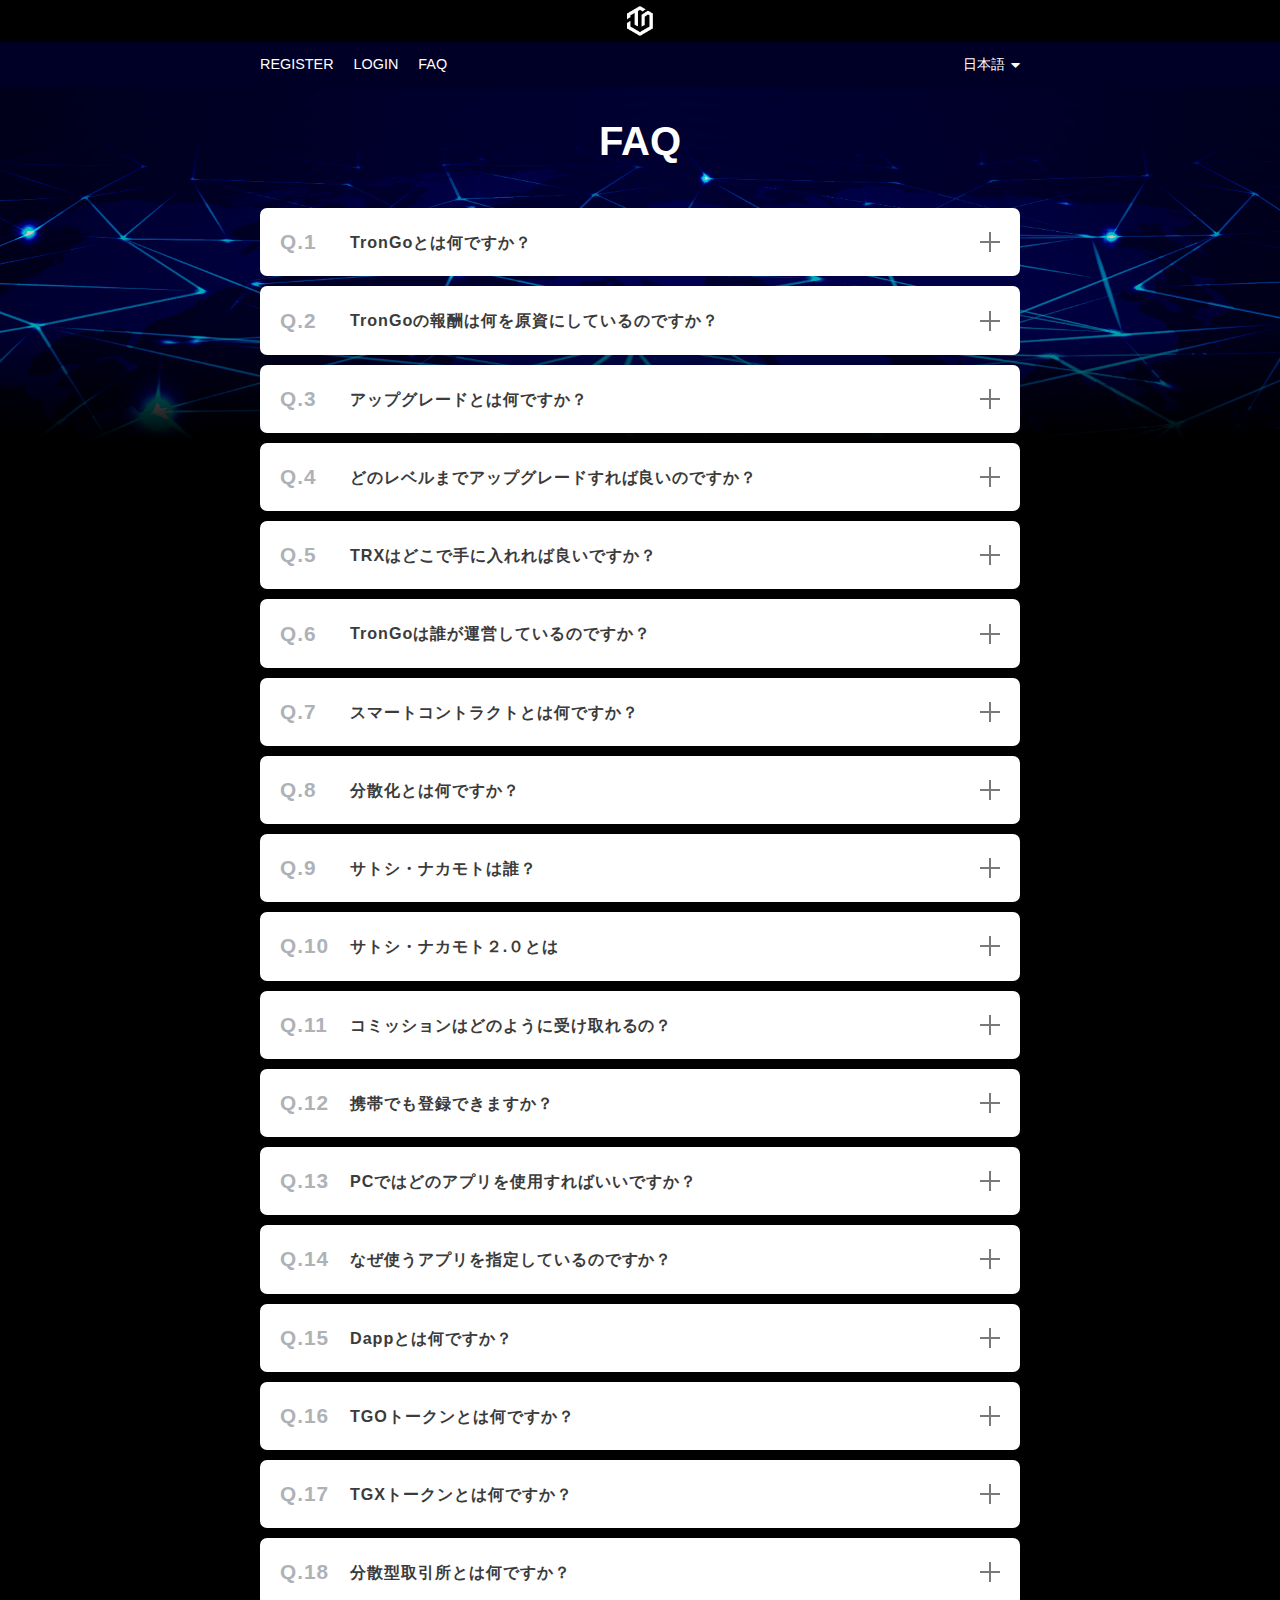
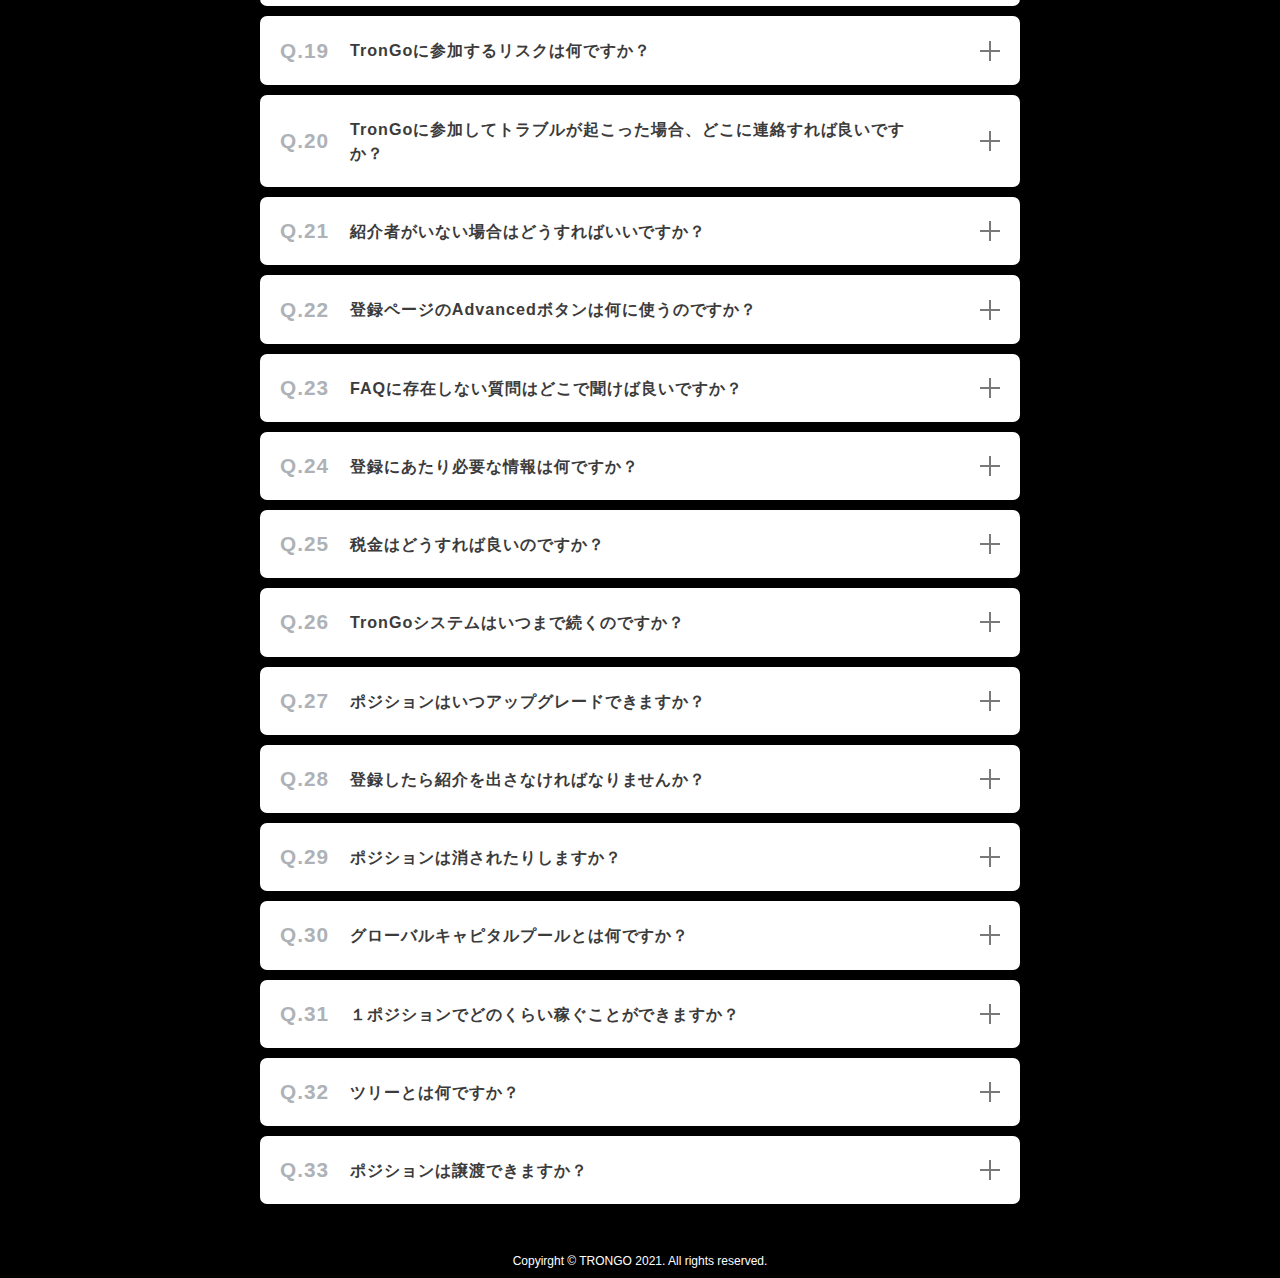
==== docs/faq/index.html @ 132e69eb "修正" ====
<!DOCTYPE html>
<html lang='jp'>
<head>
    <meta charset='UTF-8'>
    <meta content='width=device-width, initial-scale=1, maximum-scale=1, user-scalable=no' name='viewport'>
    <meta http-equiv='X-UA-Compatible' content='ie=edge'>
    <link rel='preconnect' href='https://fonts.gstatic.com'>
    <link href='https://fonts.googleapis.com/css2?family=Noto+Sans&display=swap' rel='stylesheet'>
    <link rel='stylesheet' href='../assets/css/bootstrap.min.css'>
    <link rel='stylesheet' href='../assets/css/style.css'>
    <link rel='stylesheet' href='../assets/css/faq.css'>
    <link rel='icon' href='../assets/images/favicon.png'>
    <link rel='apple-touch-icon' sizes='180x180' href='../assets/images/favicon.png'>
    <link href='https://use.fontawesome.com/releases/v5.0.6/css/all.css' rel='stylesheet'>
    <title>FAQ | TRONGO</title>
    <meta property='og:title' content=''>
    <meta property='og:type' content=''>
    <meta property='og:url' content=''>
    <meta property='og:image' content=''>
</head>

<body>
    <div class='header'>
        <img class='toplogoimg' src='../assets/images/top_logo.png' alt='' />
    </div>
    <div class='nav'>
        <div class='nav_inner'>
            <div class='nav_left'>
                <ul class='nav_menu'>
                    <li class='nav_menu-li'><a href='../register/index.html'>REGISTER</a></li>
                    <li class='nav_menu-li'><a href=''>LOGIN</a></li>
                    <li class='nav_menu-li'><a href='../faq/index.html'>FAQ</a></li>
                </ul>
            </div>
            <div class='nav_right'>
                <div class='nav_translate'>
                    <input id='translate-check' class='faq-check' type='checkbox'>
                    <label class='nav_translate-txt' for='translate-check'>日本語</label>
                    <div class='translate-dropdown'>
                    <ul class='translate-dropdown-items'>
                        <li class='translate-dropdown-item'><a href='index_en.html'>English</a></li>
                        <li class='translate-dropdown-item dropdown-selectedItem'><a href='javascript:void(0)'>日本語</a></li>
                    </ul>
                    </div>
                </div>
            </div>
        </div>
        

    </div>
    <div class='content_view'>
        <div class='h1_wrap'>
            <h1 class='h1'>FAQ</h1>
        </div>
        <div class='faq'>
            <div class='faq-wrap'>
                <input id='faq-check1' class='faq-check' type='checkbox'>
                <label class='faq-label' for='faq-check1'>TronGoとは何ですか？<span class='faq-plus'></span></label>
                <div class='faq-answer'>
                <p>TronGoは暗号通貨TRON（TRX）のブロックチェーン上に構築された報酬プラットフォームです。その報酬はスマートコントラクトによって、運営を介さず支払われます。</p>
                </div>
                </div>
                <div class='faq-wrap'>
                <input id='faq-check2' class='faq-check' type='checkbox'>
                <label class='faq-label' for='faq-check2'>TronGoの報酬は何を原資にしているのですか？<span class='faq-plus'></span></label>
                <div class='faq-answer'>
                <p>TronGoプログラムに参加するにはポジションを取得する必要があり、ポジションの取得及び、そのアップグレードには設定されたTRON（TRX）を支払う必要があります。この支払われたTRON（TRX）を原資として、報酬プログラム（GO1とGO10）が機能しています。</p>
                </div>
                </div>
                <div class='faq-wrap'>
                <input id='faq-check3' class='faq-check' type='checkbox'>
                <label class='faq-label' for='faq-check3'>アップグレードとは何ですか？<span class='faq-plus'></span></label>
                <div class='faq-answer'>
                <p>アップグレードというのは各ポジションに設定された１から１０までの段階であり、レベルと呼ばれています。レベルは順番に取得する必要があり、例えばポジションをレベル２にアップグレードする前に、レベル３へのアップグレードをすることはできません。ただし新規登録時のみ、レベル１からレベル５までというようにまとめてTRON（TRX）を支払うことが可能です。</p>
                </div>
                </div>
                <div class='faq-wrap'>
                <input id='faq-check4' class='faq-check' type='checkbox'>
                <label class='faq-label' for='faq-check4'>どのレベルまでアップグレードすれば良いのですか？<span class='faq-plus'></span></label>
                <div class='faq-answer'>
                <p>基本的にはレベル５までのアップグレードをお勧めしています。それは組織が皆レベル５までアップグレードをすることにより、紹介者は、TronGoを専業と捉えられるようになるだけの報酬が発生するように報酬プログラムが設計されているからです。レベル１は確かに参加のハードルは低く薦めやすいのがメリットですが、紹介者の報酬が低くなるというデメリットが存在します。</p>
                </div>
                </div>
                <div class='faq-wrap'>
                <input id='faq-check5' class='faq-check' type='checkbox'>
                <label class='faq-label' for='faq-check5'>TRXはどこで手に入れれば良いですか？<span class='faq-plus'></span></label>
                <div class='faq-answer'>
                <p>バイナンスなどの暗号通貨取引所にて交換することができます。バイナンスやその他の取引所の登録方法などは、それぞれのウェブサイトを参照ください。</p>
                </div>
                </div>
                <div class='faq-wrap'>
                <input id='faq-check6' class='faq-check' type='checkbox'>
                <label class='faq-label' for='faq-check6'>TronGoは誰が運営しているのですか？<span class='faq-plus'></span></label>
                <div class='faq-answer'>
                <p>TronGoシステムはビットコインのように、運営母体を持たない分散型プロジェクトです。システム自体も公開されたインターネット上に存在し、管理者や運営者は存在しません。また報酬プログラムなどもスマートコントラクトによって構築されているため、そのルールを後から変更することは誰にもできません。</p>
                </div>
                </div>
                <div class='faq-wrap'>
                <input id='faq-check7' class='faq-check' type='checkbox'>
                <label class='faq-label' for='faq-check7'>スマートコントラクトとは何ですか？<span class='faq-plus'></span></label>
                <div class='faq-answer'>
                <p>スマートコントラクトとはブロックチェーンの上に構築されたプログラムのことで、特徴として、一度構築されたルールは後から変更できないという非可逆性を特徴にしています。またそのルールの実行は自動で行われ、中央集権的な管理者を必要としません。</p>
                </div>
                </div>
                <div class='faq-wrap'>
                <input id='faq-check8' class='faq-check' type='checkbox'>
                <label class='faq-label' for='faq-check8'>分散化とは何ですか？<span class='faq-plus'></span></label>
                <div class='faq-answer'>
                <p>サトシ・ナカモトが提唱したビットコインの技術は、信頼できる第三者を介さずに現金を手渡しでやり取りするように、人と人が直接デジタル通貨を送金しあえる環境を実現するものでした。その大きな柱は分散化という概念で構成されており、中央集権的な組織や個人が全てをコントロールするのではなく、ネットワークへ参加している複数の管理者がそれぞれに分散された権限において、共同でネットワークを管理することを意図しています。</p>
                </div>
                </div>
                <div class='faq-wrap'>
                <input id='faq-check9' class='faq-check' type='checkbox'>
                <label class='faq-label' for='faq-check9'>サトシ・ナカモトは誰？<span class='faq-plus'></span></label>
                <div class='faq-answer'>
                <p>ビットコインの発案者であるサトシ・ナカモトの素性は不明です。ビットコインの最初期には、本人がインターネット上で発言をするなどしていましたが、ある時から発言を控えられたようです。現状、その人物が男性なのか女性なのか、一人の人なのか、複数のチームなのか全く分かっていません。</p>
                </div>
                </div>
                <div class='faq-wrap'>
                <input id='faq-check10' class='faq-check' type='checkbox'>
                <label class='faq-label' for='faq-check10'>サトシ・ナカモト２.０とは<span class='faq-plus'></span></label>
                <div class='faq-answer'>
                <p>サトシ・ナカモトの理念が発表されてから１０年が過ぎ、ビットコインは世界の金融構造を根本から変えつつあります。しかし、未だビットコインを持っているのは世界人口の５％にも達していません。これからの１０年はサトシ・ナカモトの理念が、人の生活に当たり前になっていく時代であり、それを実現していくムーブメントをサトシ・ナカモト２.０と呼んでいます。</p>
                </div>
                </div>
                <div class='faq-wrap'>
                <input id='faq-check11' class='faq-check' type='checkbox'>
                <label class='faq-label' for='faq-check11'>コミッションはどのように受け取れるの？<span class='faq-plus'></span></label>
                <div class='faq-answer'>
                <p>TronGoであなたに割り当てられる報酬は、スマートコントラクト上に蓄積され、あなた以外の人がそれを勝手に移動することはできません。あなたのポジションが次のレベルにアップグレードするために必要なTRON（TRX）があなたのスマートコントラクトに蓄積された場合、自動でアップグレードがなされます。もし報酬をアップグレードに使用せず、ウォレットに移動したい場合は、ログイン画面のwithdrawボタンを押して取り出してください。</p>
                </div>
                </div>
                <div class='faq-wrap'>
                <input id='faq-check12' class='faq-check' type='checkbox'>
                <label class='faq-label' for='faq-check12'>携帯でも登録できますか？<span class='faq-plus'></span></label>
                <div class='faq-answer'>
                <p>携帯でもTronGoにおける全ての操作が可能です。iOSでもandroidの場合でもTokenPocketアプリを使用してください。</p>
                
                <p class="gray-text">TokenPocketインストールはこちら</p>
                <div class="faq-answer_downloadBtn">
                    <a href="https://apps.apple.com/jp/app/tokenpocket/id1288636393" class="apple-store">
                        <img src="../assets/images/apple_stroe.png">
                    </a>
                    <a href="https://play.google.com/store/apps/details?id=com.tokenpocket&hl=ja&gl=US" class="google-play">
                        <img src="../assets/images/google_play.png">
                    </a>
                </div>
                <a href="../howto/index.html" class="howto-answer_link">登録方法はこちらから</a>
                </div>
                </div>
                <div class='faq-wrap'>
                <input id='faq-check13' class='faq-check' type='checkbox'>
                <label class='faq-label' for='faq-check13'>PCではどのアプリを使用すればいいですか？<span class='faq-plus'></span></label>
                <div class='faq-answer'>
                <p>PCの場合はクロームブラウザの拡張機能であるTronlinkを使用してください。</p>
                <a href="../howto/index.html" class="howto-answer_link">登録方法はこちらから</a>
                </div>
                </div>
                <div class='faq-wrap'>
                <input id='faq-check14' class='faq-check' type='checkbox'>
                <label class='faq-label' for='faq-check14'>なぜ使うアプリを指定しているのですか？<span class='faq-plus'></span></label>
                <div class='faq-answer'>
                <p>TronGoプログラムはスマートコントラクトを使用している関係で、そのシステムに対応しているウォレットを使用する必要があります。具体的にはスマホの場合、Dappブラウザを搭載しているアプリでないと登録作業が行えません。同様にPCでもTronlinkをご使用して頂いています。それ以外でも使えるアプリはあるかと思いますが、動作確認はされていないため、推奨されている方法でご登録ください。</p>
                </div>
                </div>
                <div class='faq-wrap'>
                <input id='faq-check15' class='faq-check' type='checkbox'>
                <label class='faq-label' for='faq-check15'>Dappとは何ですか？<span class='faq-plus'></span></label>
                <div class='faq-answer'>
                <p>スマートコントラクト上で動くアプリケーションのことで、ディセントラライズドアプリケーションのことです。</p>
                </div>
                </div>
                <div class='faq-wrap'>
                <input id='faq-check16' class='faq-check' type='checkbox'>
                <label class='faq-label' for='faq-check16'>TGOトークンとは何ですか？<span class='faq-plus'></span></label>
                <div class='faq-answer'>
                <p>TronGoのシステムは登録した後に、より収益を上げるためにポジションをアップグレードすることができます。レベル10へのアップグレードをする場合に配布されるTGOトークンは、1000枚保有することによってTronGoアフィリエイトネットワークのシェアリングボーナスを受け取る権利となります。</p>
                </div>
                </div>
                <div class='faq-wrap'>
                <input id='faq-check17' class='faq-check' type='checkbox'>
                <label class='faq-label' for='faq-check17'>TGXトークンとは何ですか？<span class='faq-plus'></span></label>
                <div class='faq-answer'>
                <p>TGXトークンを手にすることによってTronGoシステムの収益性はブーストされ、大きなレバレッジがかかります。TGXトークンはあなたがポジションをアップグレードすることによって手にできるトークンのことで、１年間のロック期間を経て分散型取引所にて自由に売買することができます。TGOトークンのシェアリングプールの一部はスマートコントラクトによってTGXトークンの買い上げに配分されるため、大きなキャピタルゲインが見込まれます。</p>
                </div>
                </div>
                <div class='faq-wrap'>
                <input id='faq-check18' class='faq-check' type='checkbox'>
                <label class='faq-label' for='faq-check18'>分散型取引所とは何ですか？<span class='faq-plus'></span></label>
                <div class='faq-answer'>
                <p>ブロックチェーンのスマートコントラクト上に構築された取引所のことです。TRONブロックチェーン上にはJustswapという分散型取引上が存在しており、そこでTGXトークンが売買できるようになります。</p>
                </div>
                </div>
                <div class='faq-wrap'>
                <input id='faq-check19' class='faq-check' type='checkbox'>
                <label class='faq-label' for='faq-check19'>TronGoに参加するリスクは何ですか？<span class='faq-plus'></span></label>
                <div class='faq-answer'>
                <p>TronGoに参加するリスクはありません。プログラムに参加した後、二人の紹介を出すことで、ご自身が支払ったTRON（TRX）分以上の報酬を手にすることが可能です。また運営者を介しての登録ではないため、あなたの資産が第三者によって奪われることもありません。</p>
                </div>
                </div>
                <div class='faq-wrap'>
                <input id='faq-check20' class='faq-check' type='checkbox'>
                <label class='faq-label' for='faq-check20'>TronGoに参加してトラブルが起こった場合、どこに連絡すれば良いですか？<span class='faq-plus'></span></label>
                <div class='faq-answer'>
                <p>TronGoは分散化されたネットワークであり、管理者が存在しません。よってそこで発生したトラブル等に関しては、全て参加者それぞれの責任となります。ただし公式テレグラムグループに質問を投稿すると、回答を得られる場合もあります。</p>
                </div>
                </div>
                <div class='faq-wrap'>
                <input id='faq-check21' class='faq-check' type='checkbox'>
                <label class='faq-label' for='faq-check21'>紹介者がいない場合はどうすればいいですか？<span class='faq-plus'></span></label>
                <div class='faq-answer'>
                <p>TronGoシステムには紹介者がいない場合でもポジション登録をすることができます。その場合、紹介者の欄を空欄でregisterボタンを押してください。</p>
                </div>
                </div>
                <div class='faq-wrap'>
                <input id='faq-check22' class='faq-check' type='checkbox'>
                <label class='faq-label' for='faq-check22'>登録ページのAdvancedボタンは何に使うのですか？<span class='faq-plus'></span></label>
                <div class='faq-answer'>
                <p>TronGoでは登録をする際に、組織のどの場所に配置されるかを指定できる機能が搭載されています。登録場所を指定したい場合は、配置したい場所の直上のポジションのIDをMatrixIDに入力ください。</p>
                </div>
                </div>
                <div class='faq-wrap'>
                <input id='faq-check23' class='faq-check' type='checkbox'>
                <label class='faq-label' for='faq-check23'>FAQに存在しない質問はどこで聞けば良いですか？<span class='faq-plus'></span></label>
                <div class='faq-answer'>
                <p>公式テレグラムグループで投稿ください。英語、日本語、中国語に対応しています。</p>
                </div>
                </div>
                <div class='faq-wrap'>
                <input id='faq-check24' class='faq-check' type='checkbox'>
                <label class='faq-label' for='faq-check24'>登録にあたり必要な情報は何ですか？<span class='faq-plus'></span></label>
                <div class='faq-answer'>
                <p>指定されたウォレットアプリを用意頂ければ登録可能です。メールアドレスも、KYCも必要ありません。</p>
                </div>
                </div>
                <div class='faq-wrap'>
                <input id='faq-check25' class='faq-check' type='checkbox'>
                <label class='faq-label' for='faq-check25'>税金はどうすれば良いのですか？<span class='faq-plus'></span></label>
                <div class='faq-answer'>
                <p>各国の税制に従って申告ください。</p>
                </div>
                </div>
                <div class='faq-wrap'>
                <input id='faq-check26' class='faq-check' type='checkbox'>
                <label class='faq-label' for='faq-check26'>TronGoシステムはいつまで続くのですか？<span class='faq-plus'></span></label>
                <div class='faq-answer'>
                <p>スマートコントラクトはインターネットが存在し、TRONブロックチェーンが存在する限り続きます。</p>
                </div>
                </div>
                <div class='faq-wrap'>
                <input id='faq-check27' class='faq-check' type='checkbox'>
                <label class='faq-label' for='faq-check27'>ポジションはいつアップグレードできますか？<span class='faq-plus'></span></label>
                <div class='faq-answer'>
                <p>スマートコントラクト上に蓄積されたTRON（TRX）による自動アップグレード以外に、ご自身で手動アップグレードをすることが可能です。その場合、ログイン画面の中のupgradeボタンを押してください。</p>
                </div>
                </div>
                <div class='faq-wrap'>
                <input id='faq-check28' class='faq-check' type='checkbox'>
                <label class='faq-label' for='faq-check28'>登録したら紹介を出さなければなりませんか？<span class='faq-plus'></span></label>
                <div class='faq-answer'>
                <p>いいえ。紹介を出すかどうかは皆さんの自由です。紹介を出すことによって大きな報酬を得ることも可能ですが、紹介を出さずにポジションをアップグレードすることによってTGXトークンを増やすだけでいいという考えもあるかと思います。</p>
                </div>
                </div>
                <div class='faq-wrap'>
                <input id='faq-check29' class='faq-check' type='checkbox'>
                <label class='faq-label' for='faq-check29'>ポジションは消されたりしますか？<span class='faq-plus'></span></label>
                <div class='faq-answer'>
                <p>管理者がいないため、一度配置されたポジションは消されることはありません。しかし1年間何の動作もされなかったポジションについては、スマートコントラクト上に溜まっているTRXはグローバルキャピタルプールに移動されます。</p>
                </div>
                </div>
                <div class='faq-wrap'>
                <input id='faq-check30' class='faq-check' type='checkbox'>
                <label class='faq-label' for='faq-check30'>グローバルキャピタルプールとは何ですか？<span class='faq-plus'></span></label>
                <div class='faq-answer'>
                <p>ronGO全体の利益のために設定されているTRXのプールで、その５０％はTGOトークンへの分配、残りの５０％は分散型取引所にてTGXトークンを買い上げます。</p>
                </div>
                </div>
                <div class='faq-wrap'>
                <input id='faq-check31' class='faq-check' type='checkbox'>
                <label class='faq-label' for='faq-check31'>１ポジションでどのくらい稼ぐことができますか？<span class='faq-plus'></span></label>
                <div class='faq-answer'>
                <p>TronGoでは１ポジションで稼げる金額の上限を設けていません。ツリーを完成させることで、新しいポジションが付与され、ツリーを増やしていくことで大きな報酬が得られます。</p>
                </div>
                </div>
                <div class='faq-wrap'>
                <input id='faq-check32' class='faq-check' type='checkbox'>
                <label class='faq-label' for='faq-check32'>ツリーとは何ですか？<span class='faq-plus'></span></label>
                <div class='faq-answer'>
                <p>ツリーとはTronGoのシステムにおける１５ポジションのかたまりのことをいいます。GO10の組織は２×３のマトリックスになっており、１ポジションの１段目に２ポジション、２段目に４ポジション、３段目に８ポジションというように合計１５ポジションのツリーを構成します。このツリーを完成させることによって、自動ポジションが付与されます。</p>
                </div>
                </div>
                <div class='faq-wrap'>
                <input id='faq-check33' class='faq-check' type='checkbox'>
                <label class='faq-label' for='faq-check33'>ポジションは譲渡できますか？<span class='faq-plus'></span></label>
                <div class='faq-answer'>
                <p>ポジションを譲渡できます。ログイン画面内のTransfer Positionのボタンを押し、譲渡先のTRONアドレスを入力するとポジションが移動します。スマートコントラクト上にTRON（TRX）残高がある場合は、それも含めての譲渡となるためご注意ください。</p>
                </div>
                </div>      
        </div>

        </div>
    </div>
    
    <div class='footer'>
    </div>
    <div class='copyright'>Copyirght © TRONGO 2021. All rights reserved.</div>
    <script src='../assets/js/jquery.min.js' type='text/javascript'></script>
    <script src='../assets/js/bootstrap.min.js' type='text/javascript'></script>
    <script>
      $(function(){

        $('.faq-check').on('click', function(){
            $(this).parent().find('.faq-answer').slideToggle('fast', 'linear');
        })
    })
    </script>
</body>
</html>
---- docs/assets/css/style.css ----
@charset "utf-8";

/* CSS Document */
*{-webkit-box-sizing:border-box;box-sizing:border-box; outline: none;}
img {width: 100%; height: 100%;object-fit: cover;}
h1,h2,h3,h4,h5,h6{padding: 0;margin: 0;}
p{padding: 0;margin: 0;line-height: 100%;}
li{padding: 0;margin: 0;list-style-type:none; text-decoration:none; }
ul{padding:0; margin:0; list-style-type:none;}
a{text-decoration:none !important; outline:none !important; list-style:none;}
body{font-family: 'Noto Sans JP', sans-serif;font-size: 1.3vw;overflow-x: hidden;}
.header{background-color: #000;display: flex;justify-content: center;align-items: center;}
.header img {object-fit: none;}
.top_view{
  background: #000 url('../images/top_view_bg.png') no-repeat;
  background-position: top;
	padding: 7vw 0;
	text-align: center;
	color: #fff;
}
.top_view_logo {width: 22vw;margin: auto;margin-bottom: 3vw;}
.timer{
	max-width: 40vw;
	margin: auto;
	padding-top: .8vw;
	display: flex;
	justify-content: space-around;
	border-top: .1vw solid #707070;
}
.yycountdown-box {margin-bottom: 0 !important;}
.yycountdown-box .yyc-day{position: relative;top:0;left:-5vw;}
.yycountdown-box .yyc-hou{position: relative;top:0;left:-0.5vw;}
.yycountdown-box .yyc-min{position: relative;top:0;left:3vw;}
.yycountdown-box .yyc-sec{position: relative;top:0;left:7vw;}
.cunit{
  border-bottom: .1vw solid #707070;
  width: 40vw;
  margin: auto;
  padding-bottom: 1.5vw;

}
.cunit1{position: relative;top:-0.8vw;left:-8.2vw;}
.cunit2{position: relative;top:-0.8vw;left:0vw;}
.cunit3{position: relative;top:-0.8vw;left:5.2vw;}
.cunit4{position: relative;top:-0.8vw;left:10.5vw;}
.num span{font-weight: 100;}
h1{font-size: 6vw;color: #0099DB;}
.h1-mb {margin-bottom: 2vw;}
h2{margin-bottom: 4vw;font-size: 5vw;font-weight: 400;color: rgba(255,255,255,0.67);}
h3{font-size: 5vw;font-weight: normal;text-shadow: 0 0 1vw #2EA7E0;}
h4{margin-bottom: 4vw;font-size: 3.5vw;text-shadow: 0 0 1vw #2EA7E0;font-weight: bold;}
h5{font-size: 3vw;font-weight: 400;}
h6{font-size: 36px;}
.section{max-width: 60vw;margin: 0 auto 7vw;}
.video_btns{display: flex;padding: 3vw 0;justify-content: center;align-items: center;}
.contract_txt{margin-bottom: 1vw;font-size: 2vw;text-shadow: 0 0 1vw #2EA7E0;line-height: 1.3;font-weight: bold;}
.video_conent iframe{width: 100%;height: 100%;}
.tron_item{width: 27vw;height: 22vw;margin: 0 auto;}
.trongo_detail{margin-bottom: 4vw;font-size: 1.1vw;line-height: 1.5;}
.trongo_detail_mb{margin-bottom: 6vw;}
.program{
	background: url('../images/TronGo DistributionProgram.png') no-repeat;
	background-color: #151515;
	background-size: 96%;
  background-position-x: center;
  padding: 9.5vw 0;
	text-align: center;
	color: #fff;
}
.chart{width: 40vw;margin: 0 auto;}
.go{
  background: url('../images/GO_bg.png') no-repeat;
  background-size: 113%;
	background-color: #151515;
	padding: 3vw 0 9.5vw;
	text-align: center;
}
.go_item{max-width: 60vw;margin: 0 auto 3vw;}
.TGO_TGX{
	background: url('../images/TGO & TGX Tokens.png') no-repeat;
	background-color: #EBEBEB;
	background-size: 96%;
  background-position-x: center;
	padding: 8vw 0 8vw;
	text-align: center;
	color: #000;
}
.content {position: relative;}
.right_hand{
  position: absolute;
  top: -3vw;
  right: -19vw;
  width: 42vw;
}
.left_hand{
  position: absolute;
  left: -16vw;
  bottom: -18vw;
  width: 43vw;
}
.levels{max-width: 60vw;margin: 0 auto;position: relative;z-index: 1;}
.item{
	margin: 0.25vw 0;
	padding: 0 0.25vw;
}
.common{
  color: #fff;
	border-radius: .7vw;
	padding: 1.5vw 0;
}
.level1{
	background: linear-gradient(to bottom, #57A3D5, #3795CD 25%, #0D6BA2);
}
.level2{
	background: linear-gradient(to bottom, #4D9AD0, #3F8CC2 25%, #1C6AA0);
}
.level3{
	background: linear-gradient(to bottom, #4391CC, #2A7CBA 20%, #1067A8);
}
.level4{
	background: linear-gradient(to bottom, #3989C7, #1C6CAC 20%, #1765A2);
}
.level5{
	background: linear-gradient(to bottom, #2E81C3, #1C6CAB 20%, #085591);
}
.level6{
	background: linear-gradient(to bottom, #2279BE, #1169AF 20%, #00589F);
}
.level7{
	background: linear-gradient(to bottom, #1372B9, #0960A2 20%, #004F8B);
}
.level8{
	background: linear-gradient(to bottom, #006AB5, #005B9C 20%, #004B81);
}
.level9{
	background: linear-gradient(to bottom, #0063B0, #005191 25%, #00447B);
}
.level10{
	background: linear-gradient(to bottom, #005DAB, #004279 25%, #003460);
}
.level{font-size: 2vw;font-weight: bold;margin-bottom: 1.5vw;}
.font36{font-size: 1.5vw;font-weight: 600;line-height: 1.5;}
.plus{font-size: 5vw;color:rgba(255,255,255,0.38);}
.capital_pool{
	background: radial-gradient(circle 80vw at 50% 26%,#E6E6E6, #393939);
	position: relative;
}
.pool_content{
	background: url('../images/Global Capital Pool.png') no-repeat;
	background-size: 96%;
  background-position-x: center;
	padding: 7vw 0 8vw;
	text-align: center;
	color: #fff;
}
.trx_ask{position: relative;margin-bottom: 8vw;}
.trx_ask:before{
	content: '';
  position: absolute;
  top: -10vw;
  left: -6vw;
	background: url('../images/left_coin.png') no-repeat;
	width: 40vw;
  height: 65vw;
  z-index: 1;
 }
.trx_ask:after{
	content: '';
  position: absolute;
  top: -3vw;
  right: -14vw;
	background: url('../images/right_coin.png') no-repeat;
	width: 40vw;
  height: 65vw;
  z-index: 1;
}
.col-sm-12{z-index: 100;}
.tgo_tgx span{line-height: 1.5;}
.white_shadow{text-shadow: 0 0 1vw #fff;margin-bottom: 3vw;}
.no_shadow{text-shadow: none;font-weight: bold;}
.percent{font-size: 4vw;}
.line{width: 2px;height: 100%;margin: 0 auto;background-color: #fff;}
.tgo_tgx{padding: 3vw 2vw;}
.pouch{width: 8vw;margin: 21vw auto 0;}
.three_com{width: 12vw;margin: 10vw auto 0;}
.footer{
	background: url(../images/footer_bg.png) no-repeat;
	background-size: cover;
	padding: 8vw 0;
	color: #fff;
	text-align: center;
}
.footer_logo{width: 15vw;margin: 0 auto 2vw;}
.footer_detail{font-size: 2.5vw;}
.copyright{background-color: #000;height: 34px;line-height: 34px;text-align: center;color: #fff;font-size: 12px;}
.mt-20{width: 15vw;margin: 0 auto .5vw;}
.mt-20_join{width: 15vw;margin: 0 auto .5vw;}
.mt-20_join-md{margin-bottom: 3vw;}
.mt-60{margin-top: 60px;}
.m-30{margin-bottom: 2vw;}
.m-40{margin: 40px 0;}
.p-0{padding: 0;}
.txt-c{text-align: center;}
.txt-l{text-align: left;}
.txt-r{text-align: right;}
.pc_view{max-width: 60vw;margin: 0 auto;}
.sp_view{display: none;}
.movie-wrap {
     position: relative;
     padding-bottom: 56.25%; /*アスペクト比 16:9の場合の縦幅*/
     height: 0;
     overflow: hidden;
}
.movie-wrap iframe {
     position: absolute;
     top: 0;
     left: 0;
     width: 100%;
     height: 100%;
}
.tdep{
  font-size: 1.1vw;
    line-height: 1.5;
}
.movie-wrap {top: 3.5vw;}
.grayfont{text-shadow:none;font-size: 5vw;opacity: .6;font-weight: normal;}


.join_btntop{width:23vw;}
.toplogoimg{object-fit: contain !important;width: 2vw;padding: 0.5vw 0;}


@media print, screen and (max-width: 767px) {
.toplogoimg{object-fit: contain !important;width: 5vw;padding: 1vw 0;}
  .movie-wrap {top: 0vw;}
  .white_shadow {text-shadow: 0 0 2vw #fff;}
  .go {background: url(../images/GO_bgsp.png) ;background-size: cover;}
  .top_view {
    background: #000 url(../images/top_view_bgsp.png);
    background-position: top;
    background-size: contain;
    background-repeat-y: no-repeat;
  }
  .line {width: 0;}
  .timer{
  	max-width: 40vw;
  	margin: auto;
  	padding-top: .8vw;
  	display: flex;
  	justify-content: space-around;
  	border-top: .1vw solid #707070;
  }
  .yycountdown-box {
      margin-bottom: 0 !important;
  }
  .yycountdown-box .yyc-day{top:0;left:-13vw;font-size: 10vw !important;text-shadow: 0 0 4vw #2ea7e0!important;}
  .yycountdown-box .yyc-hou{top:0;left:-3.5vw;font-size: 10vw!important;text-shadow: 0 0 4vw #2ea7e0!important;}
  .yycountdown-box .yyc-min{top:0;left:6vw;font-size: 10vw!important;text-shadow: 0 0 4vw #2ea7e0!important;}
  .yycountdown-box .yyc-sec{top:0;left:16vw;font-size: 10vw!important;text-shadow: 0 0 4vw #2ea7e0!important;}
  .cunit{width: 85vw;margin-bottom: 10vw;}
  .cunit1{top:-3.8vw;left:-16.6vw;}
  .cunit2{top:-3.8vw;left:-2vw;}
  .cunit3{top:-3.8vw;left:10.5vw;}
  .cunit4{top:-3.8vw;left:21.5vw;}
  .tron_item-img{width: 60vw;}

  .contract_txt {text-shadow: 0 0 6vw #2ea7e0;}
  .tdep {
    font-size: 4vw;
    line-height: 1.7;
  }
  .remaintext{font-size:4vw}
  .pouch {width: 27vw;}
  .psec{margin-bottom: 38vw;}
  .footer_logo {width: 100vw;margin: auto;}
  .flogoimg{width: 50vw;margin-bottom: 15vw;margin-top: 15vw;}
  .footer_detail {font-size: 6vw;line-height: 1.3;margin-bottom: 10vw;}
  .footer-h4{margin-bottom: 10vw;}
  .section,.max85 {max-width: 85vw;margin:auto;}
  .top_view_logo {width: 50vw;}
  .timer {max-width: 85vw;}
  .join_btn{width:70vw;}
  .timer h3{font-size: 11vw;}
  .header{}
	.top_view{padding: 10vw 0;}
  .h1-mb{font-size: 25vw;margin-bottom: 5vw;}
	h2{font-size: 5vw;margin-bottom: 8vw;}
	h3{font-size: 6vw;}
	h4{font-size: 10vw;margin-bottom: 10vw;text-shadow: 0 0 6vw #2ea7e0;font-weight: bold;}
	h5{font-size: 6vw;}
  .trongot1{font-size: 10vw;}
	.timer{padding: 2vw 0;}
	.num span{font-size: 1vw;}
  .contract_txt{font-size: 7vw;font-weight: bold;margin: 5vw 0 6vw;line-height: 1.2;}
  .mt-20{width: 38vw;margin-bottom: 0vw;}
  .mt-20_join{width: 100vw;}
  .tron_item{width: 100vw;height:auto;margin-bottom: 10vw;}
  .trongo_detail{font-size: 4vw;line-height: 1.7;margin-bottom: 11vw;}
  .mt-20_join-md{margin-bottom: 8vw;}
	.program{
		background: url('../images/TronGoDistributionProgram_sp.png') no-repeat;
		background-color: #151515;
		background-size: 96%;
    background-position-x: center;
    padding: 20vw 0;
	}
	.chart{width: 88%;}
  .go_item {max-width: 80vw;}
  .go_item-trx{max-width: 100vw;margin: 0 auto;}
  .trximg{width: 50vw;}
  .no_shadow{font-size: 9vw;font-weight: bold;text-shadow: none;}
  .levels {max-width: 85vw;}
	.TGO_TGX{
		background: url('../images/TGO & TGXTokens_sp.png') no-repeat;
	    background-color: #EBEBEB;
	    background-size: 96%;
	    background-position-x: center;
	    padding: 20vw 0;
	}
	.sp_w_50{width: 50%;}
	.right_hand{top: 50vw;right: -19vw;}
	.item .common span{font-size: 1vw;}
	.item .common span.font36{font-size: 17px;}
	.level{font-size: 4vw;}
	.common{padding: 6vw 0;border-radius: 3vw;margin-bottom: 1vw;}
	.item .common span.plus{font-size: 5vw;margin: -1vw;}
	.left_hand {
      left: -17vw;
      bottom: -29vw;
	}
	.pool_content{
		background: url('../images/GlobalCapital Pool_sp.png') no-repeat;
	    background-size: 96%;
	    background-position-x: center;
	    padding: 20vw 0;
	}
	.trx_ask:before {
	    content: '';
      position: absolute;
      width: 44vw;
      top: 46vw;
      left:0;
	    background: url(../images/left_coin_sp.png) no-repeat;
	    z-index: 0;
	}
	.trx_ask:after {
	    content: '';
      position: absolute;
      top: 226vw;
      right: -16px;
      height: 76vw;
	    background: url(../images/right_coin_sp.png) no-repeat;
	    z-index: 1;
	}
	.trx_ask{margin-bottom: 52vw;}
	.pouch {margin-top: 22vw;}
	.three_com{width: 40vw;margin-bottom: 21vw;}
  .pc_view{display: none;}
  .sp_view{display: block;}
  .m-auto{width: 85vw; margin: 0 auto;}
  .font36{font-size: 7vw;font-weight: bold;margin-bottom: 5vw;}
  .footer{padding-bottom: 22vw;}
  .percent {font-size: 15vw;}
}

/*
@media print, screen and (max-width: 400px) {
  h2{font-size: 10vw;margin-bottom: 10vw;}
  h3{font-size: 11vw;}
  h4{font-size: 10vw;margin-bottom: 10vw;text-shadow: 0 0 5vw #2EA7E0;}
  h5{font-size: 6vw;}
  .header{height: 10vw;}
  .top_view_logo{width: 45vw;margin-bottom: 8vw;}
  .timer{max-width: 90vw;padding: 5vw 0;margin-bottom: 9vw;}
  .section{max-width: 90vw;}
  .video_conent{margin-bottom: 3vw;}
  .contract_txt{font-size: 7vw;}
  .mt-20{width: 60vw;margin-bottom: 1vw;}
  .mt-20_join{width: 100vw;margin-bottom: 10vw;}
  .tron_item{width: 65vw;height: 50vw;}
  .trongo_detail{margin-bottom: 22vw;font-size: 4vw;line-height: 2;}
  .program{padding: 22vw 0;}
  .chart{max-width: 90vw;margin: 0 auto;}
  .go_item{max-width: 90vw;}
  .go_item-trx{max-width: 60vw;}
  .go_item-mb{margin-bottom: 10vw;}
  .TGO_TGX{padding: 22vw 0;}
  .no_shadow{font-weight: bold;}
  .trongo_detail-mb{margin-bottom: 10vw;}
  .levels{max-width: 80vw;}
  .common{padding: 7vw 0;border-radius: 3vw;}
  .item{padding: 0 .5vw;margin: .5vw 0;}
  .right_hand{top: 70vw;right: -37vw;width: 60vw;}
  .left_hand{bottom: -24vw;left: -27vw;width: 70vw;}
  .level{margin-bottom: 3vw;font-size: 5vw;}
  .item .common span.plus{font-size: 8vw;}
  .pool_content{padding: 22vw 0;}
  .capital_pool{background: radial-gradient(circle 170vw at 50% 30%,#E6E6E6, #393939);}
  .white_shadow{margin-bottom: 10vw;text-shadow: 0 0 3vw #fff;}
  .m-auto{width: 80vw;}
  .h1-mb{font-size: 30vw;margin-bottom: 10vw;}
  .trx_ask{margin-bottom: 50vw;}
  .percent{font-size: 20vw;}
  .font36{font-size: 10vw;font-weight: bold;margin-bottom: 10vw;}
  .font4vw{font-size: 4vw;line-height: 2;}
  .pouch{width: 20vw;margin-top: 15vw;margin-bottom: 50vw;}
  .three_com{width: 25vw;margin-top: 15vw;margin-bottom: 20vw;}
  .footer{padding: 30vw 0;}
  .footer_logo{width: 50vw;margin-bottom: 20vw;}
  .footer_detail{font-size: 8vw;line-height: 1.5;margin-bottom: 10vw;}
  .footer-h4{font-size: 12vw;margin-bottom: 20vw;}
}
*/
---- docs/assets/css/faq.css ----
@charset "utf-8";
body {
    background-color: #000;
}
.nav {
    background-color: #000026;
    padding-top: 10px;
    padding-bottom:10px
}
.nav_inner {
    display: -webkit-flex;
    display: flex;
    width: 100%;
    max-width: 800px;
    margin: 0 auto;
    padding: 0 20px;
    align-items: center;
}
.nav_menu {
    display: -webkit-flex;
    display: flex;
}
.nav_menu-li {
    margin-right: 20px;
    
}
.nav_menu-li a {
    color: #fff;
    transition: all 0.3s 0.01s;
}
.nav_menu-li a:hover {
    opacity: 0.8;
}
.nav_menu-li a, .nav_translate-txt {
    font-size: 1.0rem;
    font-size: 0.9rem;
}
.nav_right {
    margin-left: auto;
}
.nav_translate {
    position: relative;
    color: #fff;
    z-index: 1000;
}
.translate-dropdown {
    position: absolute;
    opacity: 0;
    top: 100%;
    min-width: 90px;
    padding-top: 7px;
    right:0;
    transition: all 0.3s;
}
.translate-dropdown-items {
    border: solid 1px rgba(255, 255, 255, 0.2);
    background-color:rgba(255, 255, 255, 0.2);
}

.translate-dropdown-item {
    border-top: solid 1px rgba(255, 255, 255, 0.2);
}

.translate-dropdown-item:first-child{
    border:none;
}
.translate-dropdown-item a {
    display: block;
    text-align: center;
    padding: 5px 10px;
    font-size: 0.8rem;
    color: #fff;
}
.nav_translate-txt {
    position: relative;
    padding-right: 15px;
    padding-left: 50px;
    margin-bottom:0;
}
.nav_translate-txt:after {
    content: '\f0d7';
    position: absolute;
    display: block;
    top:0;
    right:0;
    font-family: "Font Awesome 5 Free";
    font-weight: 700;
    margin-left: 10px;
    text-align: center;
    width: 10px;
    transform: scale(1, 1);
    transition: all 0.3s;
}
.nav_translate:hover {
    cursor: pointer;
}

.translate-dropdown-item:hover {
    background-color: rgba(255,255,255,0.2);
}
.content_view { 
    background: #000 url('../images/top_view_bg.png') no-repeat top -200px left/100% auto;
    padding-bottom: 30px;
    min-height: 85vh;
}
.h1_wrap {
    padding-top: 30px;
    padding-bottom: 35px;
    font-weight: 900;
    text-align: center;
}
.h1 {
    font-weight: 900;
    color: #fff;
}
.faq {
    margin: 0 auto;
    max-width: 100%;
    padding-left: 20px;
    padding-right: 20px;
    width: 100%;
    max-width: 800px;
}
.faq-wrap {
    border-radius: 7px;
    overflow: hidden;
    margin-bottom: 10px;
    
}
.faq-check{
    display: none;
}
.faq-label{
    position: relative;
    background: #fff;
    color: #3B3B3B;
    font-weight:600;
    padding: 22px 90px;
    display: block;
    margin-bottom: 0px;
    letter-spacing: 0.06em;
    font-size:1.01rem;
}
.faq-label:hover {
    cursor: pointer;
}
.faq-label:before {
    position: absolute;
    top: 50%;
    left: 20px;
    transform: translateY(-50%);
    -moz-transform: translateY(-50%);
    -webkit-transform: translateY(-50%);
    -ms-transform: translateY(-50%) rotate(45deg);
    font-size: 1.3rem;
    color: #AEB2B7;
    padding-right: 30px;
}
.faq-label[for=faq-check1]:before { content:'Q.1';}
.faq-label[for=faq-check2]:before { content:'Q.2';}
.faq-label[for=faq-check3]:before { content:'Q.3';}
.faq-label[for=faq-check4]:before { content:'Q.4';}
.faq-label[for=faq-check5]:before { content:'Q.5';}
.faq-label[for=faq-check6]:before { content:'Q.6';}
.faq-label[for=faq-check7]:before { content:'Q.7';}
.faq-label[for=faq-check8]:before { content:'Q.8';}
.faq-label[for=faq-check9]:before { content:'Q.9';}
.faq-label[for=faq-check10]:before { content:'Q.10';}
.faq-label[for=faq-check11]:before { content:'Q.11';}
.faq-label[for=faq-check12]:before { content:'Q.12';}
.faq-label[for=faq-check13]:before { content:'Q.13';}
.faq-label[for=faq-check14]:before { content:'Q.14';}
.faq-label[for=faq-check15]:before { content:'Q.15';}
.faq-label[for=faq-check16]:before { content:'Q.16';}
.faq-label[for=faq-check17]:before { content:'Q.17';}
.faq-label[for=faq-check18]:before { content:'Q.18';}
.faq-label[for=faq-check19]:before { content:'Q.19';}
.faq-label[for=faq-check20]:before { content:'Q.20';}
.faq-label[for=faq-check21]:before { content:'Q.21';}
.faq-label[for=faq-check22]:before { content:'Q.22';}
.faq-label[for=faq-check23]:before { content:'Q.23';}
.faq-label[for=faq-check24]:before { content:'Q.24';}
.faq-label[for=faq-check25]:before { content:'Q.25';}
.faq-label[for=faq-check26]:before { content:'Q.26';}
.faq-label[for=faq-check27]:before { content:'Q.27';}
.faq-label[for=faq-check28]:before { content:'Q.28';}
.faq-label[for=faq-check29]:before { content:'Q.29';}
.faq-label[for=faq-check30]:before { content:'Q.30';}
.faq-label[for=faq-check31]:before { content:'Q.31';}
.faq-label[for=faq-check32]:before { content:'Q.32';}
.faq-label[for=faq-check33]:before { content:'Q.33';}
.faq-plus {
    position: absolute;
    top: 50%;
    right: 20px;
    width: 20px;
    height: 20px;
    transform: translateY(-50%);
    transition: all 0.1s;
}
.faq-plus:before, .faq-plus:after {
    content: '';
    background-color: #797979;
    position: absolute;
}
.faq-plus:before {
    width: 100%;
    height: 2px;
    top: 50%;
    left:0;
    transform: translateY(-50%);
    -moz-transform: translateY(-50%);
    -webkit-transform: translateY(-50%);
    -ms-transform: translateY(-50%);
}
.faq-plus:after {
    width: 2px;
    height: 100%;
    top: 0;
    left:50%;
    transform: translateX(-50%);
    -moz-transform: translateX(-50%);
    -webkit-transform: translateX(-50%);
    -ms-transform: translateX(-50%);
}
.faq-answer{
    display: none;
    background-color: #F5F5F5;
    color: #3B3B3B;
    padding: 20px;
}
.faq-answer p {
    font-size: 0.9rem;
    line-height: 1.9;
}

.faq-check:checked + .faq-label > .faq-plus {
    transform: translateY(-50%) rotate(45deg);
    -moz-transform: translateY(-50%) rotate(45deg);
    -webkit-transform: translateY(-50%) rotate(45deg);
    -ms-transform: translateY(-50%) rotate(45deg);
}
.faq-answer_downloadBtn {
    display: flex;
}
.faq-answer_downloadBtn > a {
    display: block;
    margin-right: 20px;
}

.gray-text {
    margin-top: 10px;
    color: #707070
}

.howto-answer_link {
    position: relative;
    color: #2EA7E0;
    font-weight: 900;
    font-size: 0.9rem !important;
    margin-right: 50px;
}

.howto-answer_link:after, .bottom-link_item a:after {
    position: absolute;
    content:"";
    top: 50%;
    left: 99%;
    width: 10px;
    height: 10px;
    border-top: solid 2px #2EA7E0;
    border-right: solid 2px #2EA7E0;
    transform:
      rotate(45deg)
      translateY(-50%)
      skew(
        calc((90deg - 100deg) / 2),
        calc((90deg - 100deg) / 2)
      );
}

.footer {
    padding:0;
    background-image: none;
}

@media screen and (min-width:769px){
    .nav_translate:hover .translate-dropdown  {
        opacity: 1;
    }
    .nav_translate:hover .nav_translate-txt:after {
        transform: scale(1, -1);
    }
}

@media screen and (max-width:768px){
    html {
        font-size: 14px;
    }
    .content_view {
        background-position: top left;
    }
    .translate-dropdown-items {
        border:solid 2px rgba(0,0,0,0.1)
    }
    .translate-dropdown-item {
        background-color: #fff;
        border-color: rgba(0,0,0,0.1)
    }
    .translate-dropdown-item a {
        color: #3B3B3B;
    }
    .translate-dropdown-item a:hover {
        opacity: 0.90;
        color: #fff;
    }
    #translate-check:checked + label + .translate-dropdown  {
        opacity: 1;
    }
    #translate-check:checked + .nav_translate-txt:after {
        transform: scale(1, -1);
    }
    .faq-label {
        padding: 15px 60px 15px 80px;
    }

}
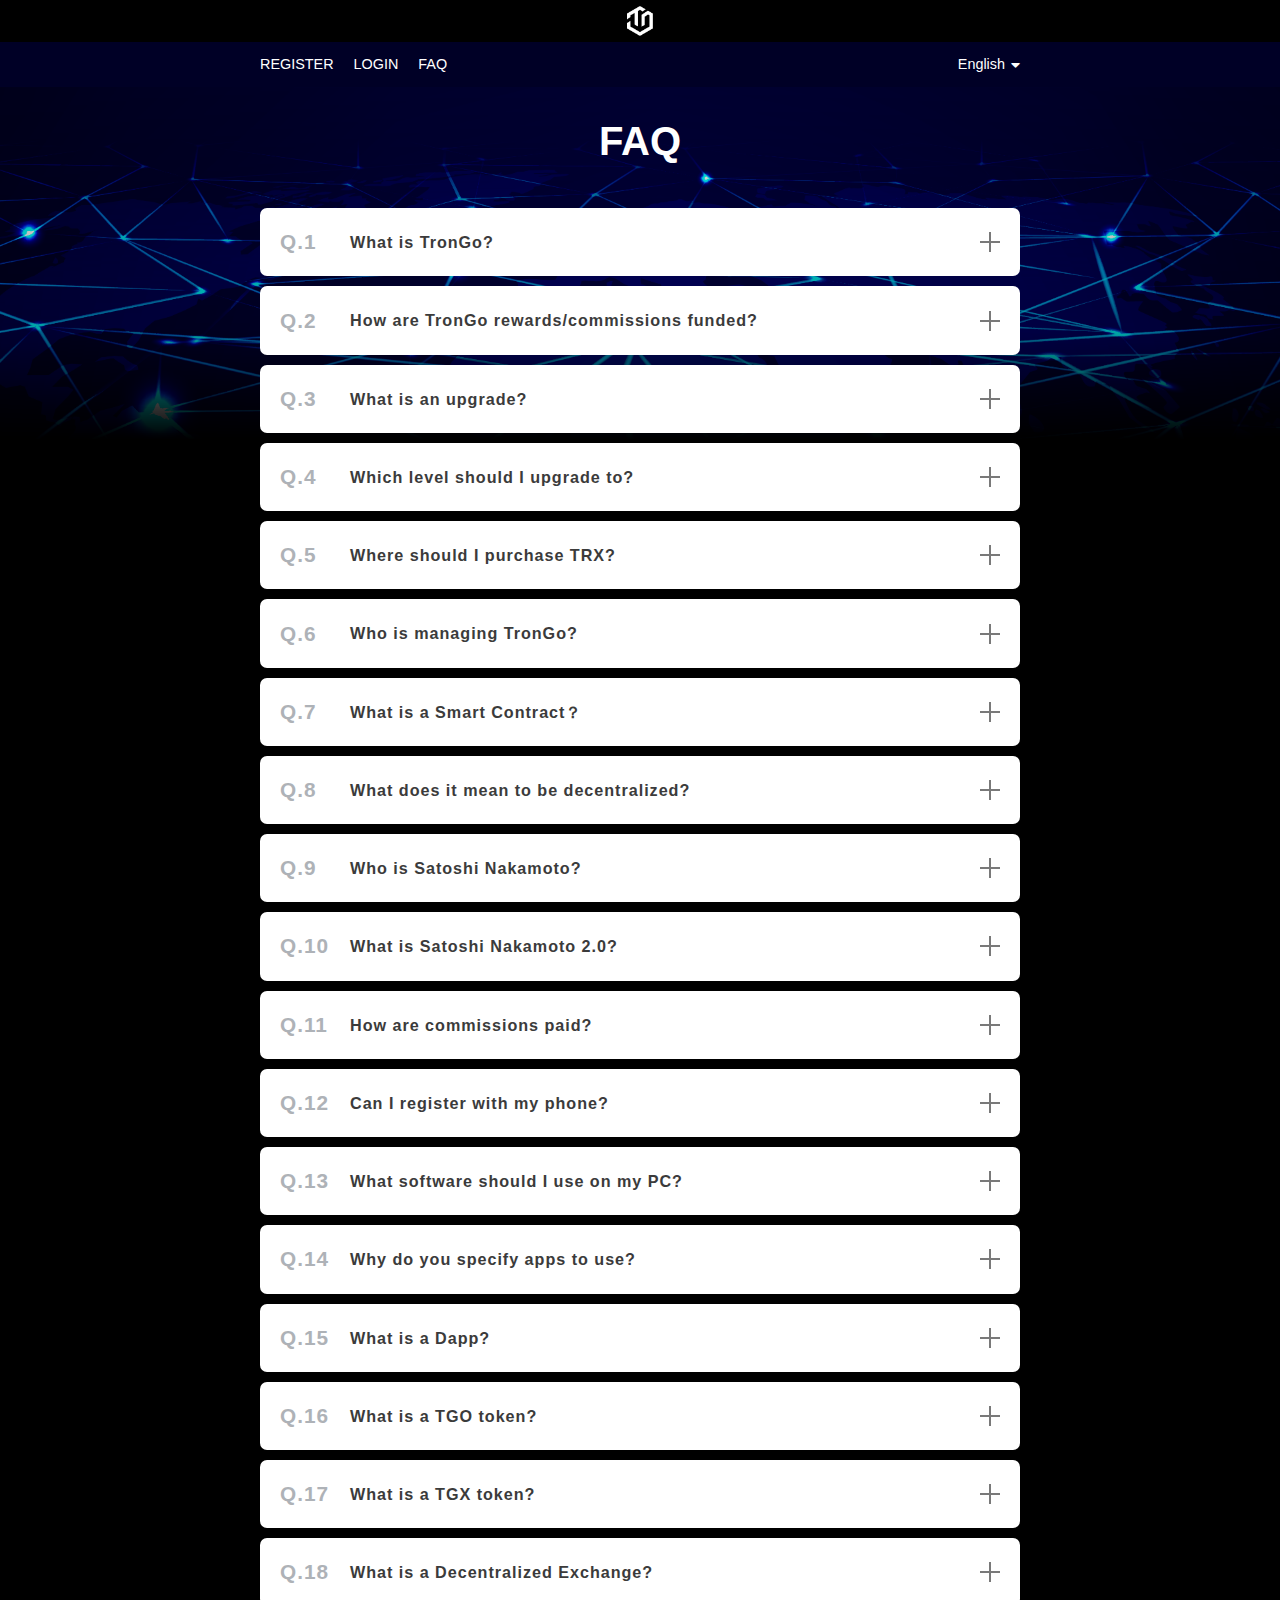
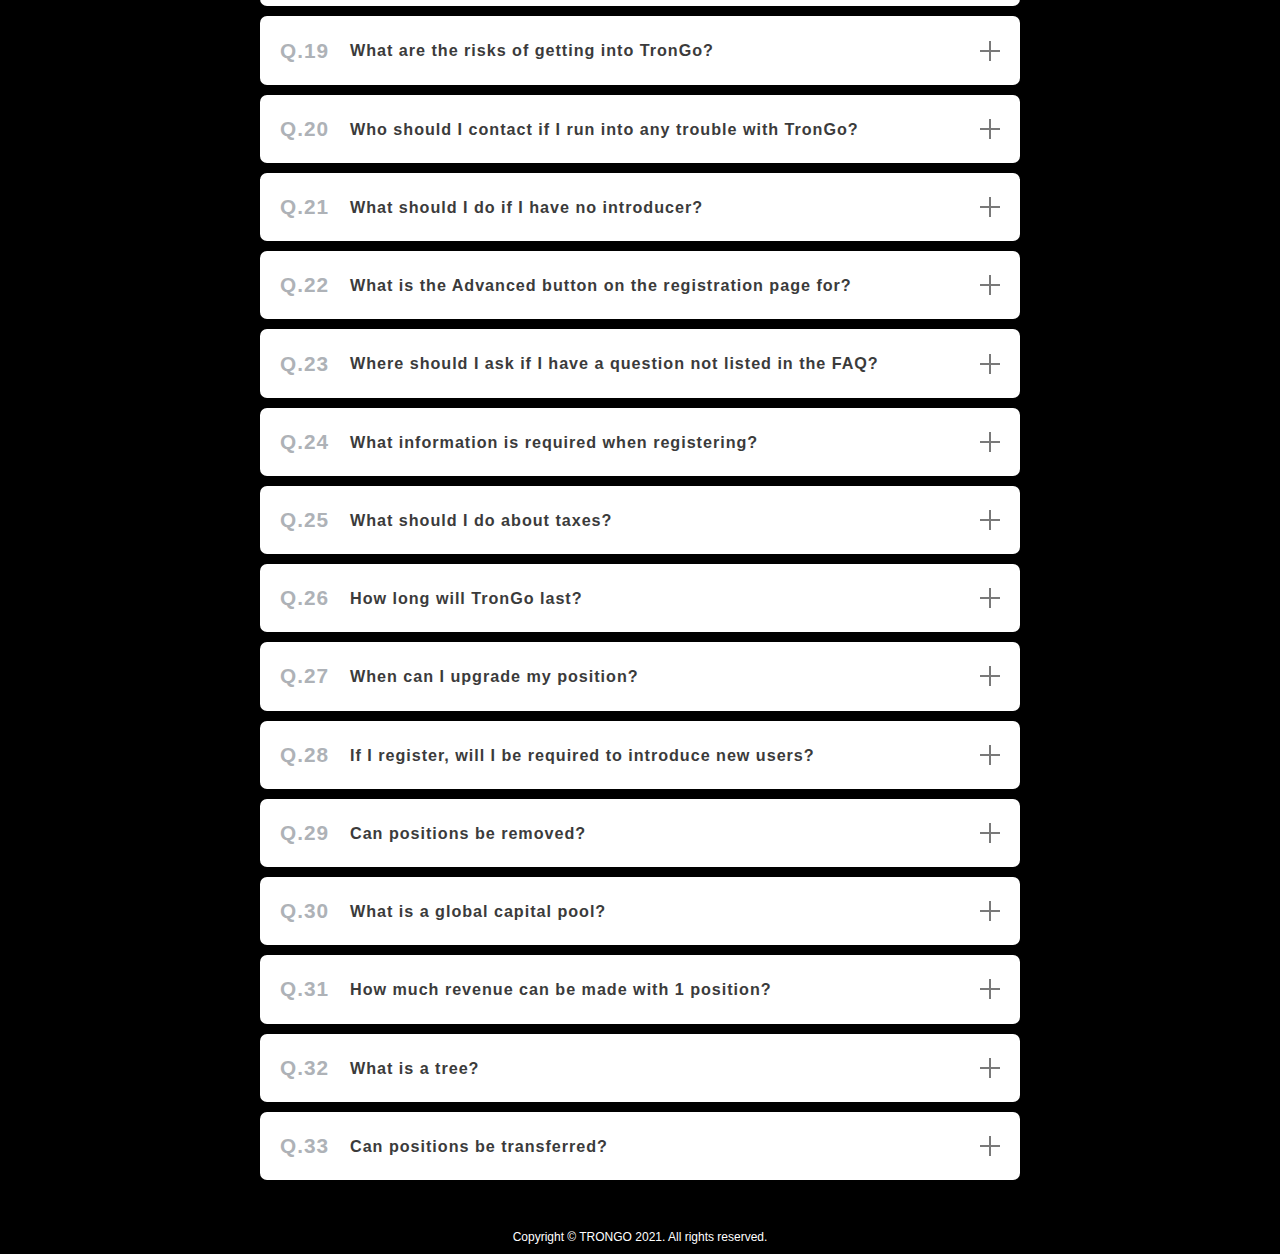
==== commit e9c5b639: "修正" ====
--- a/docs/faq/index.html
+++ b/docs/faq/index.html
@@ -13,6 +13,8 @@
     <link rel='apple-touch-icon' sizes='180x180' href='../assets/images/favicon.png'>
     <link href='https://use.fontawesome.com/releases/v5.0.6/css/all.css' rel='stylesheet'>
     <title>FAQ | TRONGO</title>
+    <link rel="canonical" href="">
+    <meta name="description" content="">
     <meta property='og:title' content=''>
     <meta property='og:type' content=''>
     <meta property='og:url' content=''>
@@ -27,19 +29,20 @@
         <div class='nav_inner'>
             <div class='nav_left'>
                 <ul class='nav_menu'>
-                    <li class='nav_menu-li'><a href='../register/index.html'>REGISTER</a></li>
-                    <li class='nav_menu-li'><a href=''>LOGIN</a></li>
+                    <li class='nav_menu-li'><a href='https://trongo.org/register'>REGISTER</a></li>
+                    <li class='nav_menu-li'><a href='https://trongo.org/login'>LOGIN</a></li>
                     <li class='nav_menu-li'><a href='../faq/index.html'>FAQ</a></li>
                 </ul>
             </div>
             <div class='nav_right'>
                 <div class='nav_translate'>
                     <input id='translate-check' class='faq-check' type='checkbox'>
-                    <label class='nav_translate-txt' for='translate-check'>日本語</label>
+                    <label class='nav_translate-txt' for='translate-check'>English</label>
                     <div class='translate-dropdown'>
                     <ul class='translate-dropdown-items'>
-                        <li class='translate-dropdown-item'><a href='index_en.html'>English</a></li>
-                        <li class='translate-dropdown-item dropdown-selectedItem'><a href='javascript:void(0)'>日本語</a></li>
+                        <li class='translate-dropdown-item'><a href='../faq/ja/index.html'>日本語</a></li>
+                        <li class='translate-dropdown-item'><a href='../faq/cn/index.html'>中文</a></li>
+                        <li class='translate-dropdown-item dropdown-selectedItem'><a href='javascript:void(0)'>English</a></li>
                     </ul>
                     </div>
                 </div>
@@ -55,247 +58,248 @@
         <div class='faq'>
             <div class='faq-wrap'>
                 <input id='faq-check1' class='faq-check' type='checkbox'>
-                <label class='faq-label' for='faq-check1'>TronGoとは何ですか？<span class='faq-plus'></span></label>
-                <div class='faq-answer'>
-                <p>TronGoは暗号通貨TRON（TRX）のブロックチェーン上に構築された報酬プラットフォームです。その報酬はスマートコントラクトによって、運営を介さず支払われます。</p>
+                <label class='faq-label' for='faq-check1'>What is TronGo?<span class='faq-plus'></span></label>
+                <div class='faq-answer'>
+                <p>TronGo is a commission platform built on the cryptocurrency TRON（TRX）blockchain. The rewards are governed directly by smart contracts without any intervention by any managerial body.</p>
                 </div>
                 </div>
                 <div class='faq-wrap'>
                 <input id='faq-check2' class='faq-check' type='checkbox'>
-                <label class='faq-label' for='faq-check2'>TronGoの報酬は何を原資にしているのですか？<span class='faq-plus'></span></label>
-                <div class='faq-answer'>
-                <p>TronGoプログラムに参加するにはポジションを取得する必要があり、ポジションの取得及び、そのアップグレードには設定されたTRON（TRX）を支払う必要があります。この支払われたTRON（TRX）を原資として、報酬プログラム（GO1とGO10）が機能しています。</p>
+                <label class='faq-label' for='faq-check2'>How are TronGo rewards/commissions funded?<span class='faq-plus'></span></label>
+                <div class='faq-answer'>
+                <p>In order to take part in the TronGo program, users will be required to take a position in TronGo. In order to take a position or upgrade to a higher position, users need to pay by TRON (TRX). The paid TRON (TRX) will be used as the resource for funding the commission platform.</p>
                 </div>
                 </div>
                 <div class='faq-wrap'>
                 <input id='faq-check3' class='faq-check' type='checkbox'>
-                <label class='faq-label' for='faq-check3'>アップグレードとは何ですか？<span class='faq-plus'></span></label>
-                <div class='faq-answer'>
-                <p>アップグレードというのは各ポジションに設定された１から１０までの段階であり、レベルと呼ばれています。レベルは順番に取得する必要があり、例えばポジションをレベル２にアップグレードする前に、レベル３へのアップグレードをすることはできません。ただし新規登録時のみ、レベル１からレベル５までというようにまとめてTRON（TRX）を支払うことが可能です。</p>
+                <label class='faq-label' for='faq-check3'>What is an upgrade?<span class='faq-plus'></span></label>
+                <div class='faq-answer'>
+                <p>An upgrade is where you move to subsequent positions, or what is known as levels, from level 1 to level 10. Level needs to be acquired in order. For example, you cannot reach level 3 without reaching level 2 first. An exception to this rule is when initially registering, you may choose to pay up front the required value of TRON (TRX) to reach a maximum of level 5.</p>
                 </div>
                 </div>
                 <div class='faq-wrap'>
                 <input id='faq-check4' class='faq-check' type='checkbox'>
-                <label class='faq-label' for='faq-check4'>どのレベルまでアップグレードすれば良いのですか？<span class='faq-plus'></span></label>
-                <div class='faq-answer'>
-                <p>基本的にはレベル５までのアップグレードをお勧めしています。それは組織が皆レベル５までアップグレードをすることにより、紹介者は、TronGoを専業と捉えられるようになるだけの報酬が発生するように報酬プログラムが設計されているからです。レベル１は確かに参加のハードルは低く薦めやすいのがメリットですが、紹介者の報酬が低くなるというデメリットが存在します。</p>
+                <label class='faq-label' for='faq-check4'>Which level should I upgrade to?<span class='faq-plus'></span></label>
+                <div class='faq-answer'>
+                <p>We generally recommend you upgrade to level 5. At level 5, TronGo is setup in a way that will allow your organization to be able to achieve enough commission for TronGo to be a worthwhile full-time job. Level 1 has the merits of being a low barrier to entry, yet the commissions are not much to be expected.</p>
                 </div>
                 </div>
                 <div class='faq-wrap'>
                 <input id='faq-check5' class='faq-check' type='checkbox'>
-                <label class='faq-label' for='faq-check5'>TRXはどこで手に入れれば良いですか？<span class='faq-plus'></span></label>
-                <div class='faq-answer'>
-                <p>バイナンスなどの暗号通貨取引所にて交換することができます。バイナンスやその他の取引所の登録方法などは、それぞれのウェブサイトを参照ください。</p>
+                <label class='faq-label' for='faq-check5'>Where should I purchase TRX?<span class='faq-plus'></span></label>
+                <div class='faq-answer'>
+                <p>TRX can be purchased at a cryptocurrency exchange such as Binance. Please refer to the respective websites for direction on how to register to use the cryptocurrency exchanges.</p>
                 </div>
                 </div>
                 <div class='faq-wrap'>
                 <input id='faq-check6' class='faq-check' type='checkbox'>
-                <label class='faq-label' for='faq-check6'>TronGoは誰が運営しているのですか？<span class='faq-plus'></span></label>
-                <div class='faq-answer'>
-                <p>TronGoシステムはビットコインのように、運営母体を持たない分散型プロジェクトです。システム自体も公開されたインターネット上に存在し、管理者や運営者は存在しません。また報酬プログラムなどもスマートコントラクトによって構築されているため、そのルールを後から変更することは誰にもできません。</p>
+                <label class='faq-label' for='faq-check6'>Who is managing TronGo?<span class='faq-plus'></span></label>
+                <div class='faq-answer'>
+                <p>Just like Bitcoin, the TronGo system is a decentralized project. The system is open for anyone to view on the internet and has no managing body. Since the commissions are built on smart contracts, the rules will never be changed.</p>
                 </div>
                 </div>
                 <div class='faq-wrap'>
                 <input id='faq-check7' class='faq-check' type='checkbox'>
-                <label class='faq-label' for='faq-check7'>スマートコントラクトとは何ですか？<span class='faq-plus'></span></label>
-                <div class='faq-answer'>
-                <p>スマートコントラクトとはブロックチェーンの上に構築されたプログラムのことで、特徴として、一度構築されたルールは後から変更できないという非可逆性を特徴にしています。またそのルールの実行は自動で行われ、中央集権的な管理者を必要としません。</p>
+                <label class='faq-label' for='faq-check7'>What is a Smart Contract？<span class='faq-plus'></span></label>
+                <div class='faq-answer'>
+                <p>A smart contract is a program built upon a blockchain, with characteristics that prevent changes once built and finalized. The rules setup by the smart contracts are automatically executed and does not require centralized administration.</p>
                 </div>
                 </div>
                 <div class='faq-wrap'>
                 <input id='faq-check8' class='faq-check' type='checkbox'>
-                <label class='faq-label' for='faq-check8'>分散化とは何ですか？<span class='faq-plus'></span></label>
-                <div class='faq-answer'>
-                <p>サトシ・ナカモトが提唱したビットコインの技術は、信頼できる第三者を介さずに現金を手渡しでやり取りするように、人と人が直接デジタル通貨を送金しあえる環境を実現するものでした。その大きな柱は分散化という概念で構成されており、中央集権的な組織や個人が全てをコントロールするのではなく、ネットワークへ参加している複数の管理者がそれぞれに分散された権限において、共同でネットワークを管理することを意図しています。</p>
+                <label class='faq-label' for='faq-check8'>What does it mean to be decentralized?<span class='faq-plus'></span></label>
+                <div class='faq-answer'>
+                <p>The technology that Satoshi Nakamoto proposed through bitcoin allowed the transfer of digital currency without a middleman while maintaining trust, just like where in the real-world cash can be transferred from person to person by hand. Decentralization was a major part of this technology, which took away the need for a central administrative role to control transactions, and instead transferred control over to the multitude of network administrators all working together to manage with no central authority.</p>
                 </div>
                 </div>
                 <div class='faq-wrap'>
                 <input id='faq-check9' class='faq-check' type='checkbox'>
-                <label class='faq-label' for='faq-check9'>サトシ・ナカモトは誰？<span class='faq-plus'></span></label>
-                <div class='faq-answer'>
-                <p>ビットコインの発案者であるサトシ・ナカモトの素性は不明です。ビットコインの最初期には、本人がインターネット上で発言をするなどしていましたが、ある時から発言を控えられたようです。現状、その人物が男性なのか女性なのか、一人の人なのか、複数のチームなのか全く分かっていません。</p>
+                <label class='faq-label' for='faq-check9'>Who is Satoshi Nakamoto?<span class='faq-plus'></span></label>
+                <div class='faq-answer'>
+                <p>The origin of the Bitcoin inventor, Satoshi Nakamoto, is unknown. In the early days of bitcoin, he had an online presence, but from a certain time period he had gone silent. His identity is unknown, whether he is male or female, or whether Satoshi Nakamoto is a single person or a group of individuals.</p>
                 </div>
                 </div>
                 <div class='faq-wrap'>
                 <input id='faq-check10' class='faq-check' type='checkbox'>
-                <label class='faq-label' for='faq-check10'>サトシ・ナカモト２.０とは<span class='faq-plus'></span></label>
-                <div class='faq-answer'>
-                <p>サトシ・ナカモトの理念が発表されてから１０年が過ぎ、ビットコインは世界の金融構造を根本から変えつつあります。しかし、未だビットコインを持っているのは世界人口の５％にも達していません。これからの１０年はサトシ・ナカモトの理念が、人の生活に当たり前になっていく時代であり、それを実現していくムーブメントをサトシ・ナカモト２.０と呼んでいます。</p>
+                <label class='faq-label' for='faq-check10'>What is Satoshi Nakamoto 2.0?<span class='faq-plus'></span></label>
+                <div class='faq-answer'>
+                <p>It has been 10 years since Satoshi Nakamoto unveiled his philosophy. Bitcoin is moving towards totally transforming the global financial system. Yet even now only a mere 5% of the world population hold bitcoins. Satoshi Nakamoto’s philosophy will become part of our lives in the coming 10 years, and the movement to make this into reality is Satoshi Nakamoto 2.0.</p>
                 </div>
                 </div>
                 <div class='faq-wrap'>
                 <input id='faq-check11' class='faq-check' type='checkbox'>
-                <label class='faq-label' for='faq-check11'>コミッションはどのように受け取れるの？<span class='faq-plus'></span></label>
-                <div class='faq-answer'>
-                <p>TronGoであなたに割り当てられる報酬は、スマートコントラクト上に蓄積され、あなた以外の人がそれを勝手に移動することはできません。あなたのポジションが次のレベルにアップグレードするために必要なTRON（TRX）があなたのスマートコントラクトに蓄積された場合、自動でアップグレードがなされます。もし報酬をアップグレードに使用せず、ウォレットに移動したい場合は、ログイン画面のwithdrawボタンを押して取り出してください。</p>
+                <label class='faq-label' for='faq-check11'>How are commissions paid?<span class='faq-plus'></span></label>
+                <div class='faq-answer'>
+                    <p>The TronGo rewards allocated for you are accounted within the TronGo smart contract, and only you have authority to move these funds. When your allocation exceeds the amount of TRON(TRX) to achieve the next position level, you will automatically be upgraded to the respective levels. If you decided to withdraw the rewards into your wallet rather than to preserve for upgrades, you will be able to do so by clicking the withdraw button once logged in.</p>
                 </div>
                 </div>
                 <div class='faq-wrap'>
                 <input id='faq-check12' class='faq-check' type='checkbox'>
-                <label class='faq-label' for='faq-check12'>携帯でも登録できますか？<span class='faq-plus'></span></label>
-                <div class='faq-answer'>
-                <p>携帯でもTronGoにおける全ての操作が可能です。iOSでもandroidの場合でもTokenPocketアプリを使用してください。</p>
-                
-                <p class="gray-text">TokenPocketインストールはこちら</p>
+                <label class='faq-label' for='faq-check12'>Can I register with my phone?<span class='faq-plus'></span></label>
+                <div class='faq-answer'>
+                <p>Yes, TronGo is compatible with smartphones. Please use the iOS and android TokenPocket app.</p>
+                <p class="gray-text">install Token Pocket</p>
                 <div class="faq-answer_downloadBtn">
-                    <a href="https://apps.apple.com/jp/app/tokenpocket/id1288636393" class="apple-store">
+                    <a href="https://apps.apple.com/app/tokenpocket/id1288636393" class="apple-store" target="_blank">
                         <img src="../assets/images/apple_stroe.png">
                     </a>
                     <a href="https://play.google.com/store/apps/details?id=com.tokenpocket&hl=ja&gl=US" class="google-play">
                         <img src="../assets/images/google_play.png">
                     </a>
                 </div>
-                <a href="../howto/index.html" class="howto-answer_link">登録方法はこちらから</a>
+                <br>
+                <a href="../howto/index.html" class="faq-answer_link">registration method</a>
                 </div>
                 </div>
                 <div class='faq-wrap'>
                 <input id='faq-check13' class='faq-check' type='checkbox'>
-                <label class='faq-label' for='faq-check13'>PCではどのアプリを使用すればいいですか？<span class='faq-plus'></span></label>
-                <div class='faq-answer'>
-                <p>PCの場合はクロームブラウザの拡張機能であるTronlinkを使用してください。</p>
-                <a href="../howto/index.html" class="howto-answer_link">登録方法はこちらから</a>
+                <label class='faq-label' for='faq-check13'>What software should I use on my PC?<span class='faq-plus'></span></label>
+                <div class='faq-answer'>
+                <p>Please use the Tronlink Chrome browser extension on your PC.</p>
+                <br>
+                <a href="../howto/index.html" class="faq-answer_link">registration method</a>
                 </div>
                 </div>
                 <div class='faq-wrap'>
                 <input id='faq-check14' class='faq-check' type='checkbox'>
-                <label class='faq-label' for='faq-check14'>なぜ使うアプリを指定しているのですか？<span class='faq-plus'></span></label>
-                <div class='faq-answer'>
-                <p>TronGoプログラムはスマートコントラクトを使用している関係で、そのシステムに対応しているウォレットを使用する必要があります。具体的にはスマホの場合、Dappブラウザを搭載しているアプリでないと登録作業が行えません。同様にPCでもTronlinkをご使用して頂いています。それ以外でも使えるアプリはあるかと思いますが、動作確認はされていないため、推奨されている方法でご登録ください。</p>
+                <label class='faq-label' for='faq-check14'>Why do you specify apps to use?<span class='faq-plus'></span></label>
+                <div class='faq-answer'>
+                <p>Since TronGo uses smart contracts, users are required to use a wallet that is compatible with smart contracts. Specifically on smartphones, the app needs to be using a Dapp browser for compatibility reasons, otherwise registration procedures will not be possible. For the same reasons, Tronlink is required on the PC. There may be other apps/software that will work, but it has not been confirmed and we recommend you use the apps mentioned above.</p>
                 </div>
                 </div>
                 <div class='faq-wrap'>
                 <input id='faq-check15' class='faq-check' type='checkbox'>
-                <label class='faq-label' for='faq-check15'>Dappとは何ですか？<span class='faq-plus'></span></label>
-                <div class='faq-answer'>
-                <p>スマートコントラクト上で動くアプリケーションのことで、ディセントラライズドアプリケーションのことです。</p>
+                <label class='faq-label' for='faq-check15'>What is a Dapp?<span class='faq-plus'></span></label>
+                <div class='faq-answer'>
+                <p>It is an application that can be executed within smart contracts, also known as a decentralized application.</p>
                 </div>
                 </div>
                 <div class='faq-wrap'>
                 <input id='faq-check16' class='faq-check' type='checkbox'>
-                <label class='faq-label' for='faq-check16'>TGOトークンとは何ですか？<span class='faq-plus'></span></label>
-                <div class='faq-answer'>
-                <p>TronGoのシステムは登録した後に、より収益を上げるためにポジションをアップグレードすることができます。レベル10へのアップグレードをする場合に配布されるTGOトークンは、1000枚保有することによってTronGoアフィリエイトネットワークのシェアリングボーナスを受け取る権利となります。</p>
+                <label class='faq-label' for='faq-check16'>What is a TGO token?<span class='faq-plus'></span></label>
+                <div class='faq-answer'>
+                <p>After registering with TronGo, to increase your revenue you can upgrade your position. At level 10, you will be distributed 1000 TGO tokens, which allows you to claim sharing bonuses in the TronGo affiliate network.</p>
                 </div>
                 </div>
                 <div class='faq-wrap'>
                 <input id='faq-check17' class='faq-check' type='checkbox'>
-                <label class='faq-label' for='faq-check17'>TGXトークンとは何ですか？<span class='faq-plus'></span></label>
-                <div class='faq-answer'>
-                <p>TGXトークンを手にすることによってTronGoシステムの収益性はブーストされ、大きなレバレッジがかかります。TGXトークンはあなたがポジションをアップグレードすることによって手にできるトークンのことで、１年間のロック期間を経て分散型取引所にて自由に売買することができます。TGOトークンのシェアリングプールの一部はスマートコントラクトによってTGXトークンの買い上げに配分されるため、大きなキャピタルゲインが見込まれます。</p>
+                <label class='faq-label' for='faq-check17'>What is a TGX token?<span class='faq-plus'></span></label>
+                <div class='faq-answer'>
+                <p>By acquiring TGX tokens, the TronGo systems profitability is boosted, and a high leverage is placed. TGX tokens are tokens that can be acquired by upgrading your position to a higher rank, and after a 1-year lock period, it can be freely traded on decentralized exchanges. A portion of the Global Capital Pool will be allocated to TGX token purchases using smart contracts. This is expected to yield significant capital gains.</p>
                 </div>
                 </div>
                 <div class='faq-wrap'>
                 <input id='faq-check18' class='faq-check' type='checkbox'>
-                <label class='faq-label' for='faq-check18'>分散型取引所とは何ですか？<span class='faq-plus'></span></label>
-                <div class='faq-answer'>
-                <p>ブロックチェーンのスマートコントラクト上に構築された取引所のことです。TRONブロックチェーン上にはJustswapという分散型取引上が存在しており、そこでTGXトークンが売買できるようになります。</p>
+                <label class='faq-label' for='faq-check18'>What is a Decentralized Exchange?<span class='faq-plus'></span></label>
+                <div class='faq-answer'>
+                <p>It is an exchange that is built upon a blockchain through smart contracts. A decentralized exchange called Justswap exists on the TRON blockchain, and the TGX tokens will be traded there. </p>
                 </div>
                 </div>
                 <div class='faq-wrap'>
                 <input id='faq-check19' class='faq-check' type='checkbox'>
-                <label class='faq-label' for='faq-check19'>TronGoに参加するリスクは何ですか？<span class='faq-plus'></span></label>
-                <div class='faq-answer'>
-                <p>TronGoに参加するリスクはありません。プログラムに参加した後、二人の紹介を出すことで、ご自身が支払ったTRON（TRX）分以上の報酬を手にすることが可能です。また運営者を介しての登録ではないため、あなたの資産が第三者によって奪われることもありません。</p>
+                <label class='faq-label' for='faq-check19'>What are the risks of getting into TronGo?<span class='faq-plus'></span></label>
+                <div class='faq-answer'>
+                <p>There is no risk to getting into TronGo. After registering, by introducing 2 new users, you will be able to gain the TRON(TRX) value you had paid to join through commissions. Additionally, there is no managing body to this system, so a third party can never take away the assets of a user.</p>
                 </div>
                 </div>
                 <div class='faq-wrap'>
                 <input id='faq-check20' class='faq-check' type='checkbox'>
-                <label class='faq-label' for='faq-check20'>TronGoに参加してトラブルが起こった場合、どこに連絡すれば良いですか？<span class='faq-plus'></span></label>
-                <div class='faq-answer'>
-                <p>TronGoは分散化されたネットワークであり、管理者が存在しません。よってそこで発生したトラブル等に関しては、全て参加者それぞれの責任となります。ただし公式テレグラムグループに質問を投稿すると、回答を得られる場合もあります。</p>
+                <label class='faq-label' for='faq-check20'>Who should I contact if I run into any trouble with TronGo?<span class='faq-plus'></span></label>
+                <div class='faq-answer'>
+                <p>TronGo is a decentralized network, so there is no managing body. All troubles are the responsibility of the parties involved. But users will be able to join the official Telegram group to ask questions and receive help from other TronGo users. </p>
                 </div>
                 </div>
                 <div class='faq-wrap'>
                 <input id='faq-check21' class='faq-check' type='checkbox'>
-                <label class='faq-label' for='faq-check21'>紹介者がいない場合はどうすればいいですか？<span class='faq-plus'></span></label>
-                <div class='faq-answer'>
-                <p>TronGoシステムには紹介者がいない場合でもポジション登録をすることができます。その場合、紹介者の欄を空欄でregisterボタンを押してください。</p>
+                <label class='faq-label' for='faq-check21'>What should I do if I have no introducer?<span class='faq-plus'></span></label>
+                <div class='faq-answer'>
+                <p>You will be able to acquire a position on the TronGo system even without an introducer. All you must do is keep the introducer text box blank when registering.</p>
                 </div>
                 </div>
                 <div class='faq-wrap'>
                 <input id='faq-check22' class='faq-check' type='checkbox'>
-                <label class='faq-label' for='faq-check22'>登録ページのAdvancedボタンは何に使うのですか？<span class='faq-plus'></span></label>
-                <div class='faq-answer'>
-                <p>TronGoでは登録をする際に、組織のどの場所に配置されるかを指定できる機能が搭載されています。登録場所を指定したい場合は、配置したい場所の直上のポジションのIDをMatrixIDに入力ください。</p>
+                <label class='faq-label' for='faq-check22'>What is the Advanced button on the registration page for?<span class='faq-plus'></span></label>
+                <div class='faq-answer'>
+                    <p>When registering with TronGo, there is a feature which allows users to specify the position in an organization. When you wish to specify your position when registering, please enter the ID of the user right above you in the MatrixID.</p>
                 </div>
                 </div>
                 <div class='faq-wrap'>
                 <input id='faq-check23' class='faq-check' type='checkbox'>
-                <label class='faq-label' for='faq-check23'>FAQに存在しない質問はどこで聞けば良いですか？<span class='faq-plus'></span></label>
-                <div class='faq-answer'>
-                <p>公式テレグラムグループで投稿ください。英語、日本語、中国語に対応しています。</p>
+                <label class='faq-label' for='faq-check23'>Where should I ask if I have a question not listed in the FAQ?<span class='faq-plus'></span></label>
+                <div class='faq-answer'>
+                    <p>The official Telegram group has members that can help you in English, Japanese, and Chinese.</p>
                 </div>
                 </div>
                 <div class='faq-wrap'>
                 <input id='faq-check24' class='faq-check' type='checkbox'>
-                <label class='faq-label' for='faq-check24'>登録にあたり必要な情報は何ですか？<span class='faq-plus'></span></label>
-                <div class='faq-answer'>
-                <p>指定されたウォレットアプリを用意頂ければ登録可能です。メールアドレスも、KYCも必要ありません。</p>
-                </div>
+                <label class='faq-label' for='faq-check24'>What information is required when registering?<span class='faq-plus'></span></label>
+                <div class='faq-answer'>
+                    <p>There is no KYC or need of an email address. All you need is the recommended wallet app and information for your wallet.</p>
+                                    </div>
                 </div>
                 <div class='faq-wrap'>
                 <input id='faq-check25' class='faq-check' type='checkbox'>
-                <label class='faq-label' for='faq-check25'>税金はどうすれば良いのですか？<span class='faq-plus'></span></label>
-                <div class='faq-answer'>
-                <p>各国の税制に従って申告ください。</p>
+                <label class='faq-label' for='faq-check25'>What should I do about taxes?<span class='faq-plus'></span></label>
+                <div class='faq-answer'>
+                    <p>Please follow your national tax laws and report your taxes, as necessary.</p>
                 </div>
                 </div>
                 <div class='faq-wrap'>
                 <input id='faq-check26' class='faq-check' type='checkbox'>
-                <label class='faq-label' for='faq-check26'>TronGoシステムはいつまで続くのですか？<span class='faq-plus'></span></label>
-                <div class='faq-answer'>
-                <p>スマートコントラクトはインターネットが存在し、TRONブロックチェーンが存在する限り続きます。</p>
+                <label class='faq-label' for='faq-check26'>How long will TronGo last?<span class='faq-plus'></span></label>
+                <div class='faq-answer'>
+                    <p>Smart contracts exist on the internet, and if the TRON blockchain exists, TronGo will continue to exist.</p>
                 </div>
                 </div>
                 <div class='faq-wrap'>
                 <input id='faq-check27' class='faq-check' type='checkbox'>
-                <label class='faq-label' for='faq-check27'>ポジションはいつアップグレードできますか？<span class='faq-plus'></span></label>
-                <div class='faq-answer'>
-                <p>スマートコントラクト上に蓄積されたTRON（TRX）による自動アップグレード以外に、ご自身で手動アップグレードをすることが可能です。その場合、ログイン画面の中のupgradeボタンを押してください。</p>
+                <label class='faq-label' for='faq-check27'>When can I upgrade my position?<span class='faq-plus'></span></label>
+                <div class='faq-answer'>
+                    <p>Besides the auto-upgrade feature of TRON(TRX) as determined by smart contracts, users can manually upgrade by clicking the upgrade button after logging in. </p>
                 </div>
                 </div>
                 <div class='faq-wrap'>
                 <input id='faq-check28' class='faq-check' type='checkbox'>
-                <label class='faq-label' for='faq-check28'>登録したら紹介を出さなければなりませんか？<span class='faq-plus'></span></label>
-                <div class='faq-answer'>
-                <p>いいえ。紹介を出すかどうかは皆さんの自由です。紹介を出すことによって大きな報酬を得ることも可能ですが、紹介を出さずにポジションをアップグレードすることによってTGXトークンを増やすだけでいいという考えもあるかと思います。</p>
+                <label class='faq-label' for='faq-check28'>If I register, will I be required to introduce new users?<span class='faq-plus'></span></label>
+                <div class='faq-answer'>
+                    <p>No, it is up to you whether you want to introduce new users or not. It is possible to increase your revenue by making introductions, but you will also be able to gain more TGX tokens by upgrading your position.</p>
                 </div>
                 </div>
                 <div class='faq-wrap'>
                 <input id='faq-check29' class='faq-check' type='checkbox'>
-                <label class='faq-label' for='faq-check29'>ポジションは消されたりしますか？<span class='faq-plus'></span></label>
-                <div class='faq-answer'>
-                <p>管理者がいないため、一度配置されたポジションは消されることはありません。しかし1年間何の動作もされなかったポジションについては、スマートコントラクト上に溜まっているTRXはグローバルキャピタルプールに移動されます。</p>
+                <label class='faq-label' for='faq-check29'>Can positions be removed?<span class='faq-plus'></span></label>
+                <div class='faq-answer'>
+                    <p>Since there is no managing authority, once a position is filled it cannot be removed. But for positions that have not seen any activity for one year, the TRX tokens pooled in the smart contact will be moved to the global capital pool.</p>
                 </div>
                 </div>
                 <div class='faq-wrap'>
                 <input id='faq-check30' class='faq-check' type='checkbox'>
-                <label class='faq-label' for='faq-check30'>グローバルキャピタルプールとは何ですか？<span class='faq-plus'></span></label>
-                <div class='faq-answer'>
-                <p>ronGO全体の利益のために設定されているTRXのプールで、その５０％はTGOトークンへの分配、残りの５０％は分散型取引所にてTGXトークンを買い上げます。</p>
+                <label class='faq-label' for='faq-check30'>What is a global capital pool?<span class='faq-plus'></span></label>
+                <div class='faq-answer'>
+                    <p>It is the TRX pool setup for the TronGO network gains. 50% of this pool will be allocated to distribution of TGO tokens, and the rest will be used to buy TGX tokens in decentralized exchanges.</p>
                 </div>
                 </div>
                 <div class='faq-wrap'>
                 <input id='faq-check31' class='faq-check' type='checkbox'>
-                <label class='faq-label' for='faq-check31'>１ポジションでどのくらい稼ぐことができますか？<span class='faq-plus'></span></label>
-                <div class='faq-answer'>
-                <p>TronGoでは１ポジションで稼げる金額の上限を設けていません。ツリーを完成させることで、新しいポジションが付与され、ツリーを増やしていくことで大きな報酬が得られます。</p>
+                <label class='faq-label' for='faq-check31'>How much revenue can be made with 1 position?<span class='faq-plus'></span></label>
+                <div class='faq-answer'>
+                    <p>There is no upper limit to how much a single position on TronGo can make. By completing a tree, you will be given a new position, and your revenue will increase greatly by extending your tree.</p>
                 </div>
                 </div>
                 <div class='faq-wrap'>
                 <input id='faq-check32' class='faq-check' type='checkbox'>
-                <label class='faq-label' for='faq-check32'>ツリーとは何ですか？<span class='faq-plus'></span></label>
-                <div class='faq-answer'>
-                <p>ツリーとはTronGoのシステムにおける１５ポジションのかたまりのことをいいます。GO10の組織は２×３のマトリックスになっており、１ポジションの１段目に２ポジション、２段目に４ポジション、３段目に８ポジションというように合計１５ポジションのツリーを構成します。このツリーを完成させることによって、自動ポジションが付与されます。</p>
+                <label class='faq-label' for='faq-check32'>What is a tree?<span class='faq-plus'></span></label>
+                <div class='faq-answer'>
+                    <p>A tree is a set of 15 positions on the TronGo system. GO10 organizations are setup as 2 x 4 matrices, with 2 position on the first level, 4 positions on the second level, and 8 positions on the third level, with a total of 15 positions on the tree.  By completing a tree, you will be given a new position automatically.</p>
                 </div>
                 </div>
                 <div class='faq-wrap'>
                 <input id='faq-check33' class='faq-check' type='checkbox'>
-                <label class='faq-label' for='faq-check33'>ポジションは譲渡できますか？<span class='faq-plus'></span></label>
-                <div class='faq-answer'>
-                <p>ポジションを譲渡できます。ログイン画面内のTransfer Positionのボタンを押し、譲渡先のTRONアドレスを入力するとポジションが移動します。スマートコントラクト上にTRON（TRX）残高がある場合は、それも含めての譲渡となるためご注意ください。</p>
-                </div>
-                </div>      
+                <label class='faq-label' for='faq-check33'>Can positions be transferred?<span class='faq-plus'></span></label>
+                <div class='faq-answer'>
+                    <p>Yes, positions are transferable. After logging in, click the Transfer Position button, enter the TRON transferee address and the transfer will be executed. Please be aware that any TRON(TRX) pooled in the smart contract for that position will also be transferred.</p>
+                </div>
+                </div>
         </div>
 
         </div>
@@ -303,16 +307,16 @@
     
     <div class='footer'>
     </div>
-    <div class='copyright'>Copyirght © TRONGO 2021. All rights reserved.</div>
+    <div class='copyright'>Copyright © TRONGO 2021. All rights reserved.</div>
     <script src='../assets/js/jquery.min.js' type='text/javascript'></script>
     <script src='../assets/js/bootstrap.min.js' type='text/javascript'></script>
     <script>
-      $(function(){
+        $(function(){
 
-        $('.faq-check').on('click', function(){
+            $('.faq-check').on('click', function(){
             $(this).parent().find('.faq-answer').slideToggle('fast', 'linear');
         })
-    })
+        })
     </script>
 </body>
 </html>
--- a/docs/assets/css/faq.css
+++ b/docs/assets/css/faq.css
@@ -53,12 +53,12 @@
     transition: all 0.3s;
 }
 .translate-dropdown-items {
-    border: solid 1px rgba(255, 255, 255, 0.2);
-    background-color:rgba(255, 255, 255, 0.2);
+    border: solid 1px #bbbbbb;
+    background-color:#fff;
 }
 
 .translate-dropdown-item {
-    border-top: solid 1px rgba(255, 255, 255, 0.2);
+    border-top: solid 1px #bbbbbb;
 }
 
 .translate-dropdown-item:first-child{
@@ -69,7 +69,7 @@
     text-align: center;
     padding: 5px 10px;
     font-size: 0.8rem;
-    color: #fff;
+    color: #3B3B3B;
 }
 .nav_translate-txt {
     position: relative;
@@ -96,7 +96,10 @@
 }
 
 .translate-dropdown-item:hover {
-    background-color: rgba(255,255,255,0.2);
+    background-color: #bbbbbb;
+}
+.translate-dropdown-item:hover a {
+    color: #fff;
 }
 .content_view { 
     background: #000 url('../images/top_view_bg.png') no-repeat top -200px left/100% auto;
@@ -252,19 +255,22 @@
     margin-top: 10px;
     color: #707070
 }
-
-.howto-answer_link {
+.faq-answer_link {
     position: relative;
     color: #2EA7E0;
     font-weight: 900;
     font-size: 0.9rem !important;
     margin-right: 50px;
 }
-
-.howto-answer_link:after, .bottom-link_item a:after {
+.faq-answer_link:hover, .faq-answer_link a:hover {
+    opacity: 0.7;
+    color: #2EA7E0;
+}
+
+.faq-answer_link:after, .bottom-link_item a:after {
     position: absolute;
     content:"";
-    top: 50%;
+    top: calc(50% - 2px);
     left: 99%;
     width: 10px;
     height: 10px;
@@ -279,6 +285,7 @@
       );
 }
 
+
 .footer {
     padding:0;
     background-image: none;
@@ -300,20 +307,6 @@
     .content_view {
         background-position: top left;
     }
-    .translate-dropdown-items {
-        border:solid 2px rgba(0,0,0,0.1)
-    }
-    .translate-dropdown-item {
-        background-color: #fff;
-        border-color: rgba(0,0,0,0.1)
-    }
-    .translate-dropdown-item a {
-        color: #3B3B3B;
-    }
-    .translate-dropdown-item a:hover {
-        opacity: 0.90;
-        color: #fff;
-    }
     #translate-check:checked + label + .translate-dropdown  {
         opacity: 1;
     }
